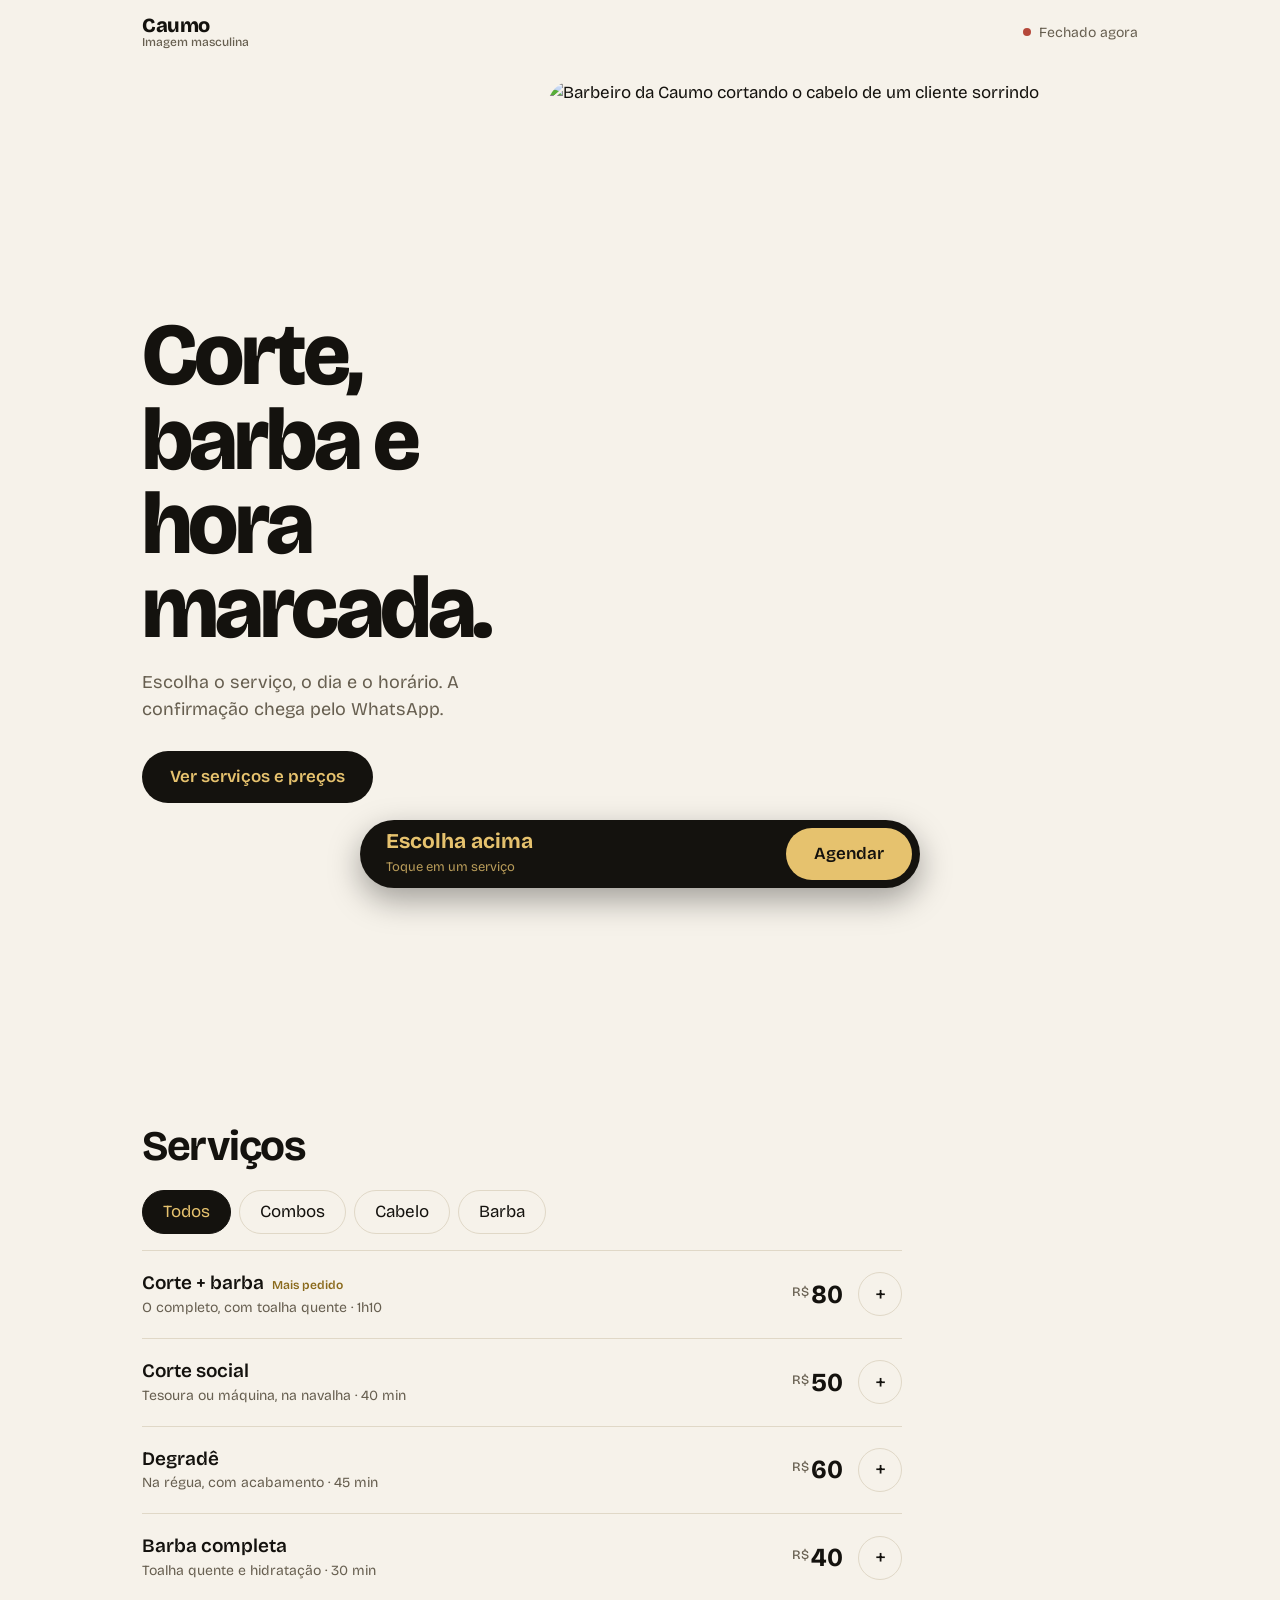
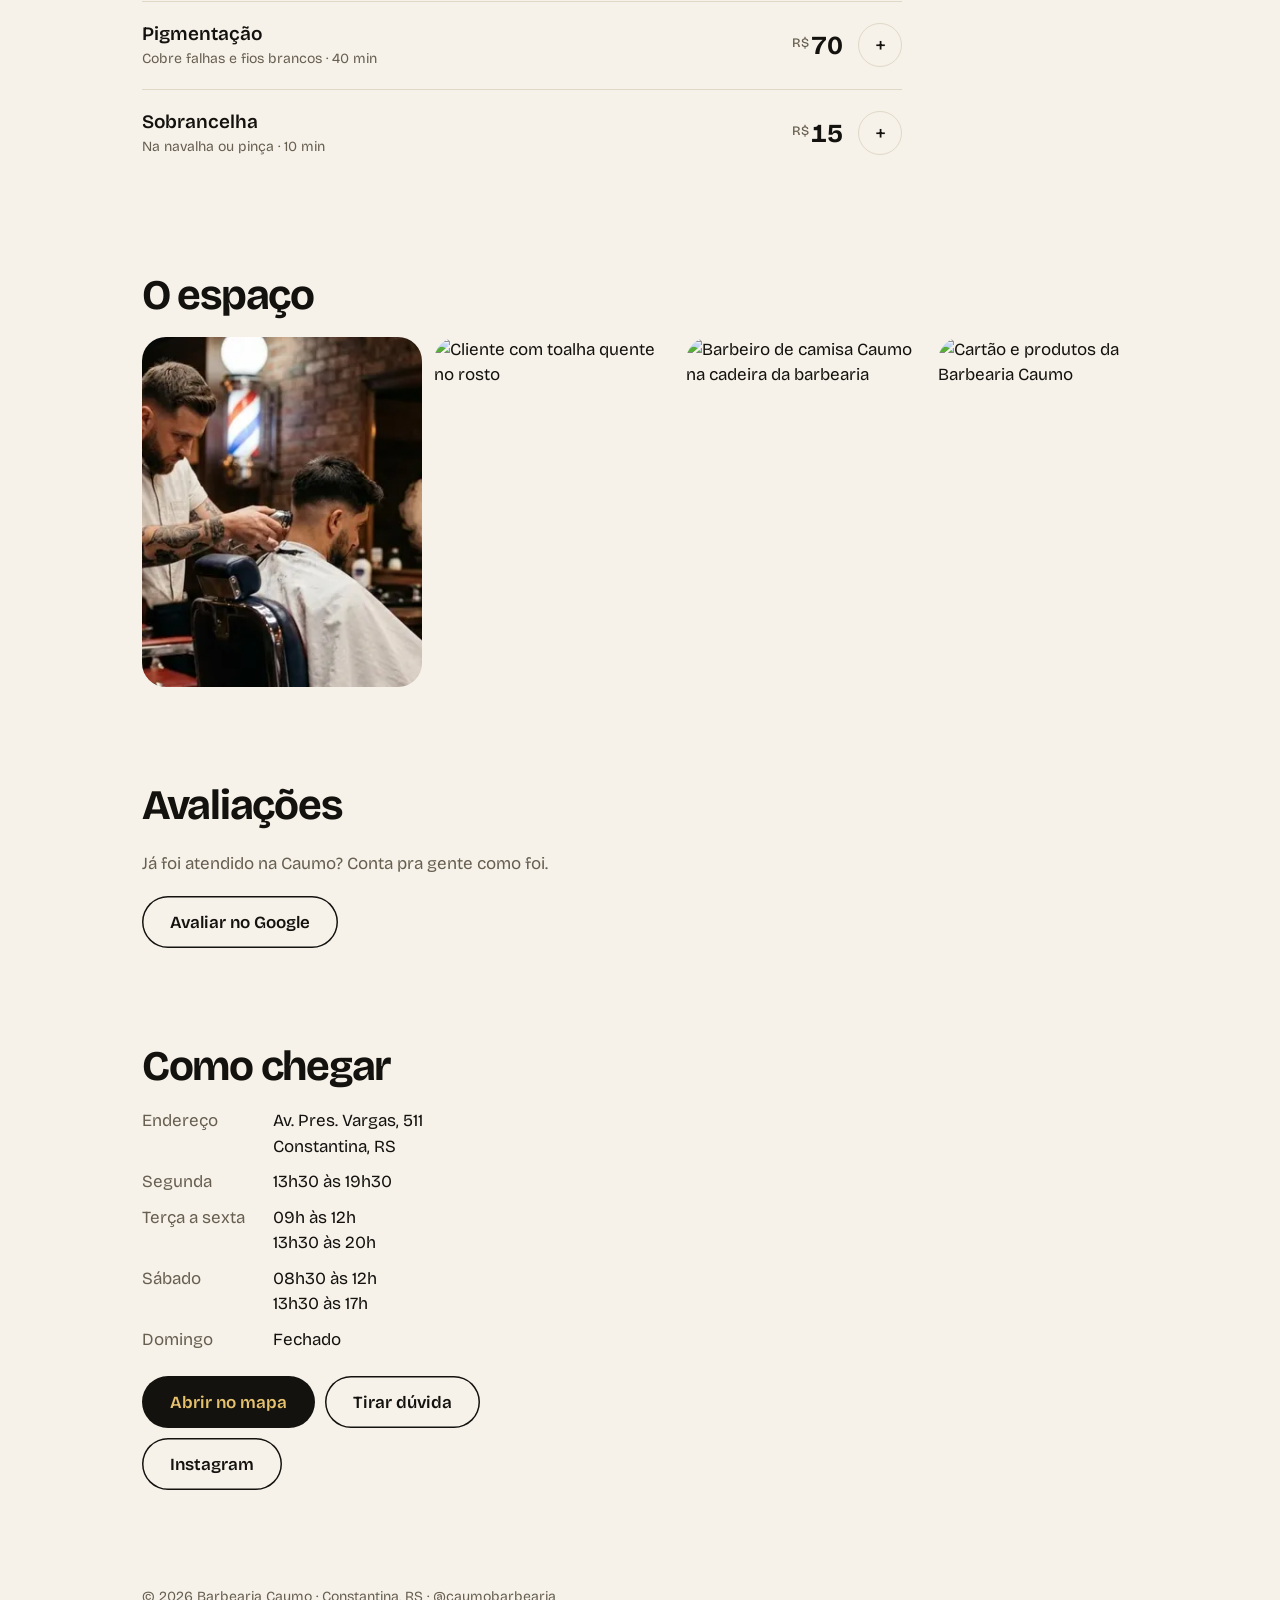
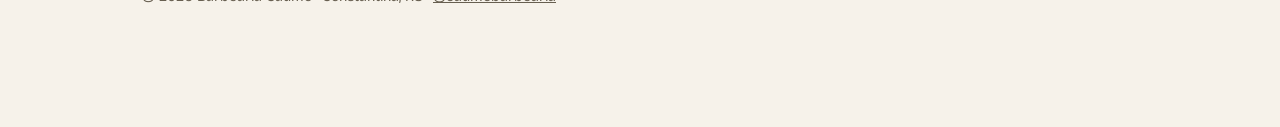
==== index.html @ a384168d "Add files via upload" ====
<!DOCTYPE html>
<html lang="pt-BR">
<head>
<meta charset="utf-8">
<meta name="viewport" content="width=device-width, initial-scale=1, viewport-fit=cover">
<title>Barbearia Caumo — Constantina, RS | Agende seu horário</title>
<meta name="description" content="Barbearia em Constantina, RS: consultoria visagista, cortes modernos e clássicos, barba e acabamento. Escolha o serviço e agende pelo WhatsApp.">
<meta name="theme-color" content="#0c0b09">
<meta property="og:title" content="Barbearia Caumo — Constantina, RS">
<meta property="og:description" content="Escolha o serviço, o dia e o horário. Confirmação pelo WhatsApp.">
<meta property="og:type" content="website">
<meta property="og:locale" content="pt_BR">
<meta property="og:image" content="https://SEU-SITE.vercel.app/img/og.jpg">
<meta property="og:image:width" content="1200">
<meta property="og:image:height" content="630">
<meta name="twitter:card" content="summary_large_image">
<link rel="icon" href="favicon.svg" type="image/svg+xml">
<link rel="preconnect" href="https://fonts.googleapis.com"><link rel="preconnect" href="https://fonts.gstatic.com" crossorigin>
<link href="https://fonts.googleapis.com/css2?family=Bricolage+Grotesque:opsz,wght@12..96,400..800&display=swap" rel="stylesheet">
<script type="application/ld+json">{"@context":"https://schema.org","@type":"HairSalon","name":"Barbearia Caumo","description":"Barbearia especializada em consultoria visagista de cadeira, cortes modernos e clássicos, barba, acabamento e cuidados masculinos.","address":{"@type":"PostalAddress","streetAddress":"Av. Pres. Vargas, 511","addressLocality":"Constantina","addressRegion":"RS","postalCode":"99680-000","addressCountry":"BR"},"hasMap":"https://maps.app.goo.gl/mtKi4YGc2hCREo1LA","sameAs":["https://www.instagram.com/caumobarbearia"],"openingHoursSpecification":[{"@type":"OpeningHoursSpecification","dayOfWeek":"Monday","opens":"13:30","closes":"19:30"},{"@type":"OpeningHoursSpecification","dayOfWeek":["Tuesday","Wednesday","Thursday","Friday"],"opens":"09:00","closes":"12:00"},{"@type":"OpeningHoursSpecification","dayOfWeek":["Tuesday","Wednesday","Thursday","Friday"],"opens":"13:30","closes":"20:00"},{"@type":"OpeningHoursSpecification","dayOfWeek":"Saturday","opens":"08:30","closes":"12:00"},{"@type":"OpeningHoursSpecification","dayOfWeek":"Saturday","opens":"13:30","closes":"17:00"}]}</script>
<style>
:root{--bg:#f6f2ea;--surface:#fffdf8;--ink:#14120e;--muted:#675f50;--gold:#8a6a1c;--btn:#14120e;--btn-ink:#e6c26e;--line:#e0d8c7;--f:"Bricolage Grotesque",system-ui,sans-serif;color-scheme:light;box-sizing:border-box;padding-top:env(safe-area-inset-top,0px);padding-bottom:env(safe-area-inset-bottom,0px)}
@media (prefers-color-scheme:dark){:root:not([data-theme="light"]){--bg:#0c0b09;--surface:#15130f;--ink:#f4efe4;--muted:#a1988a;--gold:#d4ad55;--btn:#d4ad55;--btn-ink:#14120e;--line:#2a261e;color-scheme:dark}}
:root[data-theme="dark"]{--bg:#0c0b09;--surface:#15130f;--ink:#f4efe4;--muted:#a1988a;--gold:#d4ad55;--btn:#d4ad55;--btn-ink:#14120e;--line:#2a261e;color-scheme:dark}
html{scroll-padding-top:calc(76px + env(safe-area-inset-top,0px));scroll-behavior:smooth;-webkit-text-size-adjust:100%}
*{box-sizing:border-box}
body{margin:0;background:var(--bg);color:var(--ink);font:400 17px/1.5 var(--f);padding-bottom:120px}
body::before{content:"";position:fixed;inset:0 0 auto;height:env(safe-area-inset-top,0px);background:var(--bg);z-index:30}
button{font:inherit;color:inherit;cursor:pointer;-webkit-tap-highlight-color:transparent}
:focus-visible{outline:3px solid var(--gold);outline-offset:3px}
.w{max-width:1040px;margin:0 auto;padding:0 22px}
.top{position:sticky;top:env(safe-area-inset-top,0px);z-index:20;background:var(--bg)}
.top .w{display:flex;justify-content:space-between;align-items:center;height:64px}
.brand{font-weight:800;font-size:20px;letter-spacing:-.02em;line-height:1.1}
.brand small{display:block;font-weight:500;font-size:12px;color:var(--muted);letter-spacing:0}
.status{display:flex;align-items:center;gap:8px;font-size:14px;color:var(--muted)}
.dot{width:8px;height:8px;border-radius:50%;background:#2fa866}
.status.off .dot{background:#b5483a}
.hero{display:grid;gap:28px;padding:16px 0 64px}
h1{font-size:clamp(42px,11.5vw,88px);line-height:.96;letter-spacing:-.04em;font-weight:800;margin:0}
.hero p{color:var(--muted);max-width:32ch;margin:18px 0 28px;font-size:18px}
.hero img{width:100%;aspect-ratio:5/4;object-fit:cover;object-position:50% 30%;border-radius:28px;display:block}
h2{font-size:clamp(28px,6vw,42px);letter-spacing:-.03em;margin:0 0 20px;font-weight:700;line-height:1.05}
section{padding-bottom:72px}
.tabs{display:flex;gap:8px;overflow-x:auto;padding:2px 22px 16px;margin:0 -22px;scrollbar-width:none}
.chip,.day,.slot{border:1px solid var(--line);background:none}
.chip{min-height:44px;padding:0 20px;border-radius:999px;white-space:nowrap}
.sel[aria-pressed=true]{background:var(--btn);color:var(--btn-ink);border-color:var(--btn)}
#list{max-width:760px}
.svc{display:grid;grid-template-columns:1fr auto 44px;gap:16px;align-items:center;width:100%;text-align:left;background:none;border:0;border-top:1px solid var(--line);padding:20px 0;min-height:80px}
.svc b{font-size:19px;font-weight:600;display:block;line-height:1.25}
.svc small{color:var(--muted);font-size:14px;display:block;margin-top:2px}
.pr{font-weight:700;font-size:26px;letter-spacing:-.02em;font-variant-numeric:tabular-nums}
.pr i{font-style:normal;font-size:13px;font-weight:500;color:var(--muted);margin-right:3px;vertical-align:.55em}
.tg{width:44px;height:44px;border-radius:50%;border:1.5px solid var(--line);display:grid;place-items:center;font-size:22px}
.tg::before{content:"+"}
.svc[aria-pressed=true] .tg{background:var(--btn);color:var(--btn-ink);border-color:var(--btn)}
.svc[aria-pressed=true] .tg::before{content:"✓";font-size:18px}
.tag{font-size:12px;color:var(--gold);font-weight:600;margin-left:8px}
.rail{display:flex;gap:12px;overflow-x:auto;scroll-snap-type:x mandatory;padding:0 22px;margin:0 -22px;scrollbar-width:none}
.rail img{flex:0 0 74%;max-width:280px;aspect-ratio:4/5;object-fit:cover;border-radius:24px;scroll-snap-align:center;display:block}
.loc{display:grid;gap:36px}
dl{display:grid;grid-template-columns:auto 1fr;gap:10px 28px;margin:0 0 24px}
dt{color:var(--muted)}dd{margin:0}
.acts{display:flex;flex-wrap:wrap;gap:10px}
.btn{display:inline-flex;align-items:center;justify-content:center;min-height:52px;padding:0 28px;border-radius:999px;border:0;background:var(--btn);color:var(--btn-ink);font-weight:600;text-decoration:none}
.btn.o{background:none;color:var(--ink);box-shadow:inset 0 0 0 1.5px var(--ink)}
.btn:disabled{opacity:.4;cursor:not-allowed}
footer a{color:inherit}
.rv{max-width:760px;margin-bottom:24px}.rv blockquote{margin:0;border-top:1px solid var(--line);padding:20px 0}.rv p{margin:6px 0}.rv cite{font-style:normal;color:var(--muted);font-size:14px}.stars{color:var(--gold);letter-spacing:2px}.sec p{color:var(--muted);max-width:40ch;margin:0 0 20px}
footer{padding:0 0 24px;color:var(--muted);font-size:14px}
.bar{position:fixed;left:0;right:0;bottom:0;z-index:25;padding:12px 16px calc(12px + env(safe-area-inset-bottom,0px));display:flex;justify-content:center;pointer-events:none}
.bar>div{pointer-events:auto;width:100%;max-width:560px;display:flex;align-items:center;justify-content:space-between;gap:12px;background:var(--btn);color:var(--btn-ink);border-radius:999px;padding:8px 8px 8px 26px;box-shadow:0 12px 32px rgba(0,0,0,.35)}
.bar b{font-size:21px;display:block;line-height:1.15;font-variant-numeric:tabular-nums}.bar span{font-size:13px;opacity:.78}
.bar .btn{background:var(--btn-ink);color:var(--btn)}
dialog{border:0;padding:0;background:var(--surface);color:var(--ink);width:100%;max-width:520px;margin:auto auto 0;border-radius:28px 28px 0 0;max-height:92dvh;overflow:auto}
dialog::backdrop{background:rgba(0,0,0,.6)}
dialog[open]{animation:up .28s ease-out}
@keyframes up{from{transform:translateY(48px);opacity:0}}
.sh{padding:22px 22px calc(24px + env(safe-area-inset-bottom,0px));display:grid;gap:22px}
.sh h3{margin:0;font-size:24px;letter-spacing:-.02em}
.sh-h{display:flex;justify-content:space-between;align-items:center}
.x{width:44px;height:44px;border-radius:50%;border:0;background:var(--bg);font-size:20px}
.lbl{font-size:14px;color:var(--muted);margin:0 0 10px}
.days{display:flex;gap:8px;overflow-x:auto;scrollbar-width:none}
.day{flex:0 0 62px;min-height:74px;border-radius:18px;display:grid;place-items:center;padding:8px 0}
.day small{font-size:12px;color:var(--muted)}.day b{font-size:22px}
.day[aria-pressed=true] small{color:inherit}.day:disabled{opacity:.3}
.slots{display:grid;grid-template-columns:repeat(4,1fr);gap:8px}
.slot{min-height:48px;border-radius:14px;font-weight:500}
input{font:inherit;font-size:16px;width:100%;min-height:52px;padding:0 16px;border-radius:14px;border:1px solid var(--line);background:var(--bg);color:var(--ink)}
.sum{display:flex;justify-content:space-between;gap:16px;font-size:15px;color:var(--muted);border-top:1px solid var(--line);padding-top:16px}
.sum b{color:var(--ink);white-space:nowrap}
@media (min-width:760px){
  .hero{grid-template-columns:1.1fr .9fr;align-items:center;gap:56px;padding-bottom:88px}
  .hero img{aspect-ratio:4/5}
  .rail img{flex-basis:240px}
  .loc{grid-template-columns:1fr 1fr}
  dialog{margin:auto;border-radius:28px}
  section{padding-bottom:96px}
}
@media (prefers-reduced-motion:reduce){html{scroll-behavior:auto}dialog[open]{animation:none}}
</style>
</head>
<body>
<div class="top"><div class="w">
  <div class="brand">Caumo<small>Imagem masculina</small></div>
  <div class="status" id="st"><i class="dot"></i><span></span></div>
</div></div>

<main class="w">
  <div class="hero">
    <div>
      <h1>Corte, barba e hora marcada.</h1>
      <p>Escolha o serviço, o dia e o horário. A confirmação chega pelo WhatsApp.</p>
      <a class="btn" href="#servicos">Ver serviços e preços</a>
    </div>
    <img src="img/hero.webp" width="760" height="956" alt="Barbeiro da Caumo cortando o cabelo de um cliente sorrindo" fetchpriority="high" decoding="async">
  </div>

  <section id="servicos">
    <h2>Serviços</h2>
    <div class="tabs" id="tabs" role="group" aria-label="Categorias"></div>
    <div id="list"></div>
    <noscript><p>Para agendar, fale com a gente pelo WhatsApp.</p><a class="btn" href="https://wa.me/5555996899568?text=Ol%C3%A1!%20Quero%20agendar%20um%20hor%C3%A1rio.">Agendar no WhatsApp</a></noscript>
  </section>

  <section aria-label="O espaço">
    <h2>O espaço</h2>
    <div class="rail">
      <img loading="lazy" decoding="async" src="img/g1.webp" alt="Barbeiro fazendo degradê com vapor ao fundo">
      <img loading="lazy" decoding="async" src="img/g2.webp" alt="Cliente com toalha quente no rosto">
      <img loading="lazy" decoding="async" src="img/g3.webp" alt="Barbeiro de camisa Caumo na cadeira da barbearia">
      <img loading="lazy" decoding="async" src="img/g4.webp" alt="Cartão e produtos da Barbearia Caumo">
      <img loading="lazy" decoding="async" src="img/g5.webp" alt="Navalha, tesoura e pente sobre madeira">
    </div>
  </section>

  <section id="avaliacoes" class="sec">
    <h2>Avaliações</h2>
    <div class="rv" id="rv"></div>
    <p>Já foi atendido na Caumo? Conta pra gente como foi.</p>
    <a class="btn o" target="_blank" rel="noopener" href="https://maps.app.goo.gl/mtKi4YGc2hCREo1LA">Avaliar no Google</a>
  </section>

  <section id="local" class="loc">
    <div>
      <h2>Como chegar</h2>
      <dl><dt>Endereço</dt><dd>Av. Pres. Vargas, 511<br>Constantina, RS</dd><dt>Segunda</dt><dd>13h30 às 19h30</dd><dt>Terça a sexta</dt><dd>09h às 12h<br>13h30 às 20h</dd><dt>Sábado</dt><dd>08h30 às 12h<br>13h30 às 17h</dd><dt>Domingo</dt><dd>Fechado</dd></dl>
      <div class="acts">
        <a class="btn" target="_blank" rel="noopener" href="https://maps.app.goo.gl/mtKi4YGc2hCREo1LA">Abrir no mapa</a>
        <a class="btn o wa" href="#" data-m="Olá! Tenho uma dúvida.">Tirar dúvida</a>
        <a class="btn o" target="_blank" rel="noopener" href="https://www.instagram.com/caumobarbearia">Instagram</a>
      </div>
    </div>
  </section>
</main>
<footer class="w">© 2026 Barbearia Caumo · Constantina, RS · <a target="_blank" rel="noopener" href="https://www.instagram.com/caumobarbearia">@caumobarbearia</a></footer>

<div class="bar"><div>
  <div><b id="tot">Escolha acima</b><span id="meta">Toque em um serviço</span></div>
  <button class="btn" id="go">Agendar</button>
</div></div>

<dialog id="sh" aria-labelledby="sht"><div class="sh">
  <div class="sh-h"><h3 id="sht">Dia e horário</h3><button class="x" id="cl" aria-label="Fechar">✕</button></div>
  <div><p class="lbl">Dia</p><div class="days" id="days"></div></div>
  <div><p class="lbl">Horário</p><div class="slots" id="slots"></div></div>
  <div><p class="lbl">Seu nome</p><input id="nm" autocomplete="name" placeholder="Como podemos te chamar?"></div>
  <div class="sum"><span id="sv"></span><b id="sp"></b></div>
  <button class="btn" id="ok" disabled>Confirmar pelo WhatsApp</button>
</div></dialog>

<script>
const WHATS="5555996899568"; // 55 + DDD + número
const S=[
{id:1,c:"Combos",n:"Corte + barba",d:"O completo, com toalha quente",m:70,p:80,hot:1},
{id:2,c:"Cabelo",n:"Corte social",d:"Tesoura ou máquina, na navalha",m:40,p:50},
{id:3,c:"Cabelo",n:"Degradê",d:"Na régua, com acabamento",m:45,p:60},
{id:4,c:"Barba",n:"Barba completa",d:"Toalha quente e hidratação",m:30,p:40},
{id:5,c:"Barba",n:"Pigmentação",d:"Cobre falhas e fios brancos",m:40,p:70},
{id:6,c:"Barba",n:"Sobrancelha",d:"Na navalha ou pinça",m:10,p:15}];
const T=[[9,12],[13.5,20]]; // intervalos de atendimento (em horas)
const hrs=d=>[null,[[13.5,19.5]],T,T,T,T,[[8.5,12],[13.5,17]]][d]||[];
const fh=h=>{const H=Math.floor(h),M=Math.round((h-H)*60);return H+"h"+(M?String(M).padStart(2,"0"):"")};
const $=s=>document.querySelector(s),pick=new Set(),D=[];
const dur=m=>m>=60?Math.floor(m/60)+"h"+(m%60?String(m%60).padStart(2,"0"):""):m+" min";
const wa=m=>"https://wa.me/"+WHATS+"?text="+encodeURIComponent(m);
const fmt=d=>d.toLocaleTimeString("pt-BR",{hour:"2-digit",minute:"2-digit"});
const sel=()=>S.filter(s=>pick.has(s.id));
const sum=()=>sel().reduce((a,s)=>({p:a.p+s.p,m:a.m+s.m}),{p:0,m:0});
const R=[]; // avaliações reais, com autorização: {n:"Nome",t:"Texto da avaliação"}
let cat="Todos",day=0,time=null;

document.querySelectorAll(".wa").forEach(a=>a.href=wa(a.dataset.m));
function tabs(){$("#tabs").innerHTML=["Todos",...new Set(S.map(s=>s.c))].map(c=>`<button class="chip sel" aria-pressed="${c==cat}">${c}</button>`).join("")}
function list(){$("#list").innerHTML=S.filter(s=>cat=="Todos"||s.c==cat).map(s=>`<button class="svc" aria-pressed="${pick.has(s.id)}" data-id="${s.id}"><span><b>${s.n}${s.hot?'<span class="tag">Mais pedido</span>':""}</b><small>${s.d} · ${dur(s.m)}</small></span><span class="pr"><i>R$</i>${s.p}</span><span class="tg" aria-hidden="true"></span></button>`).join("")}
function bar(){const t=sum(),n=pick.size;$("#tot").textContent=n?"R$ "+t.p:"Escolha acima";$("#meta").textContent=n?n+(n>1?" serviços · ":" serviço · ")+dur(t.m):"Toque em um serviço";$("#go").textContent=n?"Continuar":"Agendar"}
function status(){const n=new Date(),t=n.getHours()+n.getMinutes()/60,h=hrs(n.getDay()).find(([a,b])=>t>=a&&t<b);$("#st").classList.toggle("off",!h);$("#st span").textContent=h?"Aberto até "+fh(h[1]):"Fechado agora"}
function slots(d){const m=sum().m,r=[];hrs(d.getDay()).forEach(([a,b])=>{for(let t=a*60;t+m<=b*60;t+=30){const x=new Date(d);x.setHours(0,t,0,0);if(x>new Date())r.push(x)}});return r}
function days(){$("#days").innerHTML=D.map((d,i)=>`<button class="day sel" ${slots(d).length?"":"disabled"} aria-pressed="${day==i}" data-i="${i}"><small>${i?d.toLocaleDateString("pt-BR",{weekday:"short"}).replace(".",""):"hoje"}</small><b>${d.getDate()}</b></button>`).join("")}
function hours(){$("#slots").innerHTML=slots(D[day]).map(x=>`<button class="slot sel" aria-pressed="${time==fmt(x)}">${fmt(x)}</button>`).join("")}
function ok(){$("#ok").disabled=!(time&&$("#nm").value.trim())}

for(let i=0;i<7;i++){const d=new Date();d.setDate(d.getDate()+i);d.setHours(0,0,0,0);D.push(d)}
$("#tabs").onclick=e=>{const b=e.target.closest(".chip");if(b){cat=b.textContent;tabs();list()}};
$("#list").onclick=e=>{const b=e.target.closest(".svc");if(!b)return;const i=+b.dataset.id;pick.has(i)?pick.delete(i):pick.add(i);b.setAttribute("aria-pressed",pick.has(i));bar()};
$("#go").onclick=()=>{if(!pick.size)return $("#servicos").scrollIntoView();day=Math.max(0,D.findIndex(d=>slots(d).length));time=null;days();hours();const t=sum();$("#sv").textContent=sel().map(s=>s.n).join(" + ");$("#sp").textContent="R$ "+t.p+" · "+dur(t.m);ok();$("#sh").showModal()};
$("#days").onclick=e=>{const b=e.target.closest(".day");if(b){day=+b.dataset.i;time=null;days();hours();ok()}};
$("#slots").onclick=e=>{const b=e.target.closest(".slot");if(b){time=b.textContent;hours();ok()}};
$("#nm").oninput=ok;
$("#cl").onclick=()=>$("#sh").close();
$("#sh").onclick=e=>{if(e.target.id=="sh")e.target.close()};
$("#ok").onclick=()=>{const t=sum(),d=D[day].toLocaleDateString("pt-BR",{weekday:"long",day:"numeric",month:"long"});
  window.open(wa("Olá! Sou "+$("#nm").value.trim()+". Quero agendar:\n"+sel().map(s=>"• "+s.n).join("\n")+"\n\nDia: "+d+"\nHorário: "+time+"\nTotal: R$ "+t.p+" ("+dur(t.m)+")\n\nPode confirmar?"),"_blank","noopener")};
if(R.length)$("#rv").innerHTML=R.map(r=>`<blockquote><div class="stars" aria-label="5 estrelas">★★★★★</div><p>${r.t}</p><cite>${r.n}</cite></blockquote>`).join("");
tabs();list();bar();status();setInterval(status,6e4);
</script>
</body>
</html>
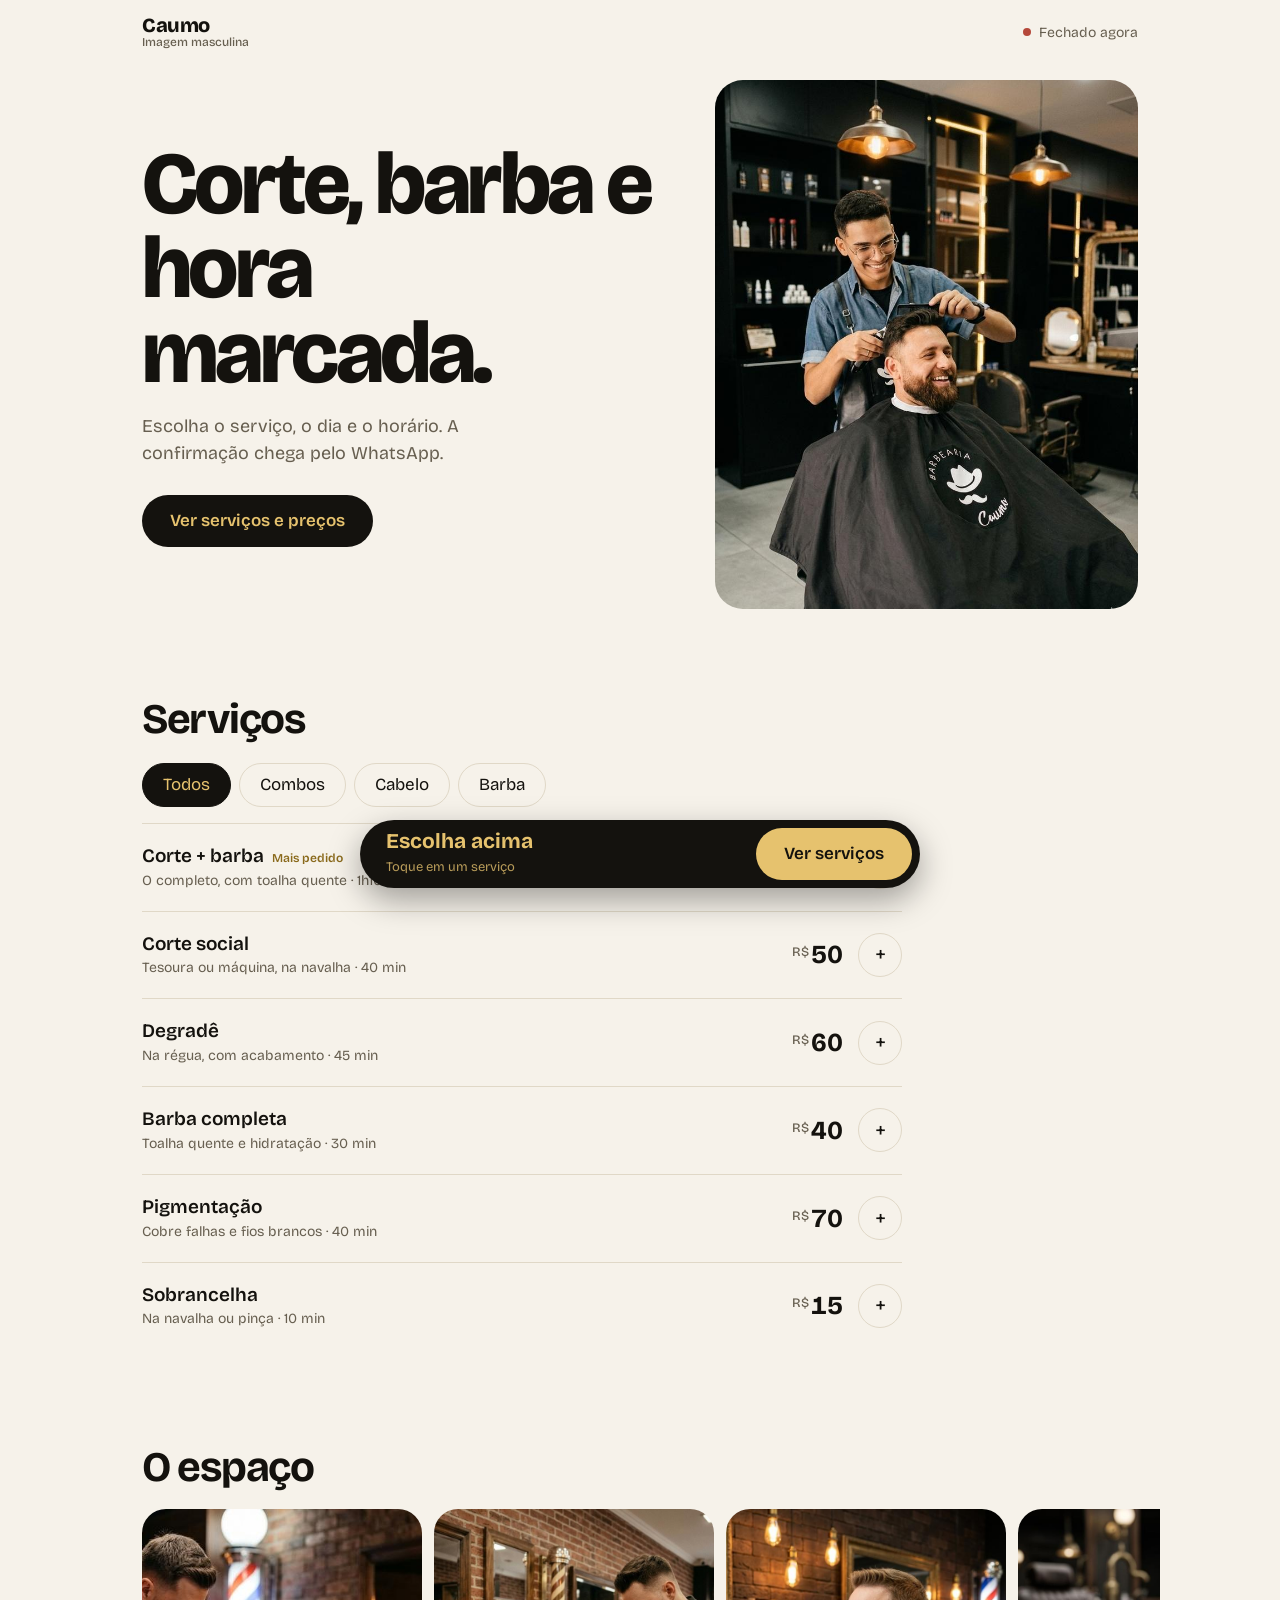
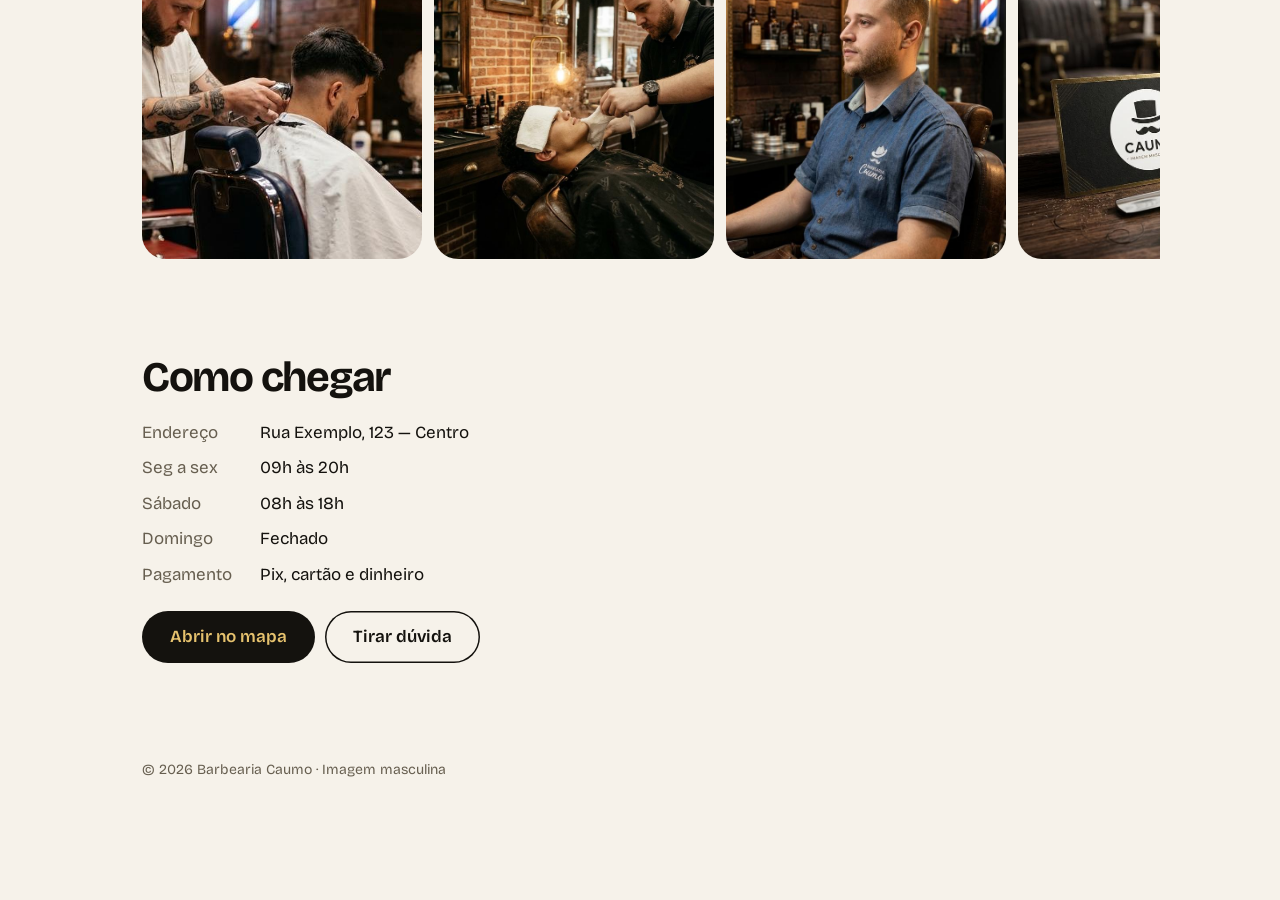
==== commit 2853725c: "Add files via upload" ====
--- a/index.html
+++ b/index.html
@@ -3,104 +3,17 @@
 <head>
 <meta charset="utf-8">
 <meta name="viewport" content="width=device-width, initial-scale=1, viewport-fit=cover">
-<title>Barbearia Caumo — Constantina, RS | Agende seu horário</title>
-<meta name="description" content="Barbearia em Constantina, RS: consultoria visagista, cortes modernos e clássicos, barba e acabamento. Escolha o serviço e agende pelo WhatsApp.">
+<title>Barbearia Caumo — Agende seu horário</title>
+<meta name="description" content="Corte, barba e combos com hora marcada na Barbearia Caumo. Escolha o serviço e agende pelo WhatsApp em poucos toques.">
 <meta name="theme-color" content="#0c0b09">
-<meta property="og:title" content="Barbearia Caumo — Constantina, RS">
+<link rel="icon" href="favicon.svg" type="image/svg+xml">
+<meta property="og:title" content="Barbearia Caumo — Imagem masculina">
 <meta property="og:description" content="Escolha o serviço, o dia e o horário. Confirmação pelo WhatsApp.">
-<meta property="og:type" content="website">
-<meta property="og:locale" content="pt_BR">
-<meta property="og:image" content="https://SEU-SITE.vercel.app/img/og.jpg">
-<meta property="og:image:width" content="1200">
-<meta property="og:image:height" content="630">
-<meta name="twitter:card" content="summary_large_image">
-<link rel="icon" href="favicon.svg" type="image/svg+xml">
+<meta property="og:image" content="https://SEU-SITE.vercel.app/img/hero.jpg">
 <link rel="preconnect" href="https://fonts.googleapis.com"><link rel="preconnect" href="https://fonts.gstatic.com" crossorigin>
 <link href="https://fonts.googleapis.com/css2?family=Bricolage+Grotesque:opsz,wght@12..96,400..800&display=swap" rel="stylesheet">
-<script type="application/ld+json">{"@context":"https://schema.org","@type":"HairSalon","name":"Barbearia Caumo","description":"Barbearia especializada em consultoria visagista de cadeira, cortes modernos e clássicos, barba, acabamento e cuidados masculinos.","address":{"@type":"PostalAddress","streetAddress":"Av. Pres. Vargas, 511","addressLocality":"Constantina","addressRegion":"RS","postalCode":"99680-000","addressCountry":"BR"},"hasMap":"https://maps.app.goo.gl/mtKi4YGc2hCREo1LA","sameAs":["https://www.instagram.com/caumobarbearia"],"openingHoursSpecification":[{"@type":"OpeningHoursSpecification","dayOfWeek":"Monday","opens":"13:30","closes":"19:30"},{"@type":"OpeningHoursSpecification","dayOfWeek":["Tuesday","Wednesday","Thursday","Friday"],"opens":"09:00","closes":"12:00"},{"@type":"OpeningHoursSpecification","dayOfWeek":["Tuesday","Wednesday","Thursday","Friday"],"opens":"13:30","closes":"20:00"},{"@type":"OpeningHoursSpecification","dayOfWeek":"Saturday","opens":"08:30","closes":"12:00"},{"@type":"OpeningHoursSpecification","dayOfWeek":"Saturday","opens":"13:30","closes":"17:00"}]}</script>
-<style>
-:root{--bg:#f6f2ea;--surface:#fffdf8;--ink:#14120e;--muted:#675f50;--gold:#8a6a1c;--btn:#14120e;--btn-ink:#e6c26e;--line:#e0d8c7;--f:"Bricolage Grotesque",system-ui,sans-serif;color-scheme:light;box-sizing:border-box;padding-top:env(safe-area-inset-top,0px);padding-bottom:env(safe-area-inset-bottom,0px)}
-@media (prefers-color-scheme:dark){:root:not([data-theme="light"]){--bg:#0c0b09;--surface:#15130f;--ink:#f4efe4;--muted:#a1988a;--gold:#d4ad55;--btn:#d4ad55;--btn-ink:#14120e;--line:#2a261e;color-scheme:dark}}
-:root[data-theme="dark"]{--bg:#0c0b09;--surface:#15130f;--ink:#f4efe4;--muted:#a1988a;--gold:#d4ad55;--btn:#d4ad55;--btn-ink:#14120e;--line:#2a261e;color-scheme:dark}
-html{scroll-padding-top:calc(76px + env(safe-area-inset-top,0px));scroll-behavior:smooth;-webkit-text-size-adjust:100%}
-*{box-sizing:border-box}
-body{margin:0;background:var(--bg);color:var(--ink);font:400 17px/1.5 var(--f);padding-bottom:120px}
-body::before{content:"";position:fixed;inset:0 0 auto;height:env(safe-area-inset-top,0px);background:var(--bg);z-index:30}
-button{font:inherit;color:inherit;cursor:pointer;-webkit-tap-highlight-color:transparent}
-:focus-visible{outline:3px solid var(--gold);outline-offset:3px}
-.w{max-width:1040px;margin:0 auto;padding:0 22px}
-.top{position:sticky;top:env(safe-area-inset-top,0px);z-index:20;background:var(--bg)}
-.top .w{display:flex;justify-content:space-between;align-items:center;height:64px}
-.brand{font-weight:800;font-size:20px;letter-spacing:-.02em;line-height:1.1}
-.brand small{display:block;font-weight:500;font-size:12px;color:var(--muted);letter-spacing:0}
-.status{display:flex;align-items:center;gap:8px;font-size:14px;color:var(--muted)}
-.dot{width:8px;height:8px;border-radius:50%;background:#2fa866}
-.status.off .dot{background:#b5483a}
-.hero{display:grid;gap:28px;padding:16px 0 64px}
-h1{font-size:clamp(42px,11.5vw,88px);line-height:.96;letter-spacing:-.04em;font-weight:800;margin:0}
-.hero p{color:var(--muted);max-width:32ch;margin:18px 0 28px;font-size:18px}
-.hero img{width:100%;aspect-ratio:5/4;object-fit:cover;object-position:50% 30%;border-radius:28px;display:block}
-h2{font-size:clamp(28px,6vw,42px);letter-spacing:-.03em;margin:0 0 20px;font-weight:700;line-height:1.05}
-section{padding-bottom:72px}
-.tabs{display:flex;gap:8px;overflow-x:auto;padding:2px 22px 16px;margin:0 -22px;scrollbar-width:none}
-.chip,.day,.slot{border:1px solid var(--line);background:none}
-.chip{min-height:44px;padding:0 20px;border-radius:999px;white-space:nowrap}
-.sel[aria-pressed=true]{background:var(--btn);color:var(--btn-ink);border-color:var(--btn)}
-#list{max-width:760px}
-.svc{display:grid;grid-template-columns:1fr auto 44px;gap:16px;align-items:center;width:100%;text-align:left;background:none;border:0;border-top:1px solid var(--line);padding:20px 0;min-height:80px}
-.svc b{font-size:19px;font-weight:600;display:block;line-height:1.25}
-.svc small{color:var(--muted);font-size:14px;display:block;margin-top:2px}
-.pr{font-weight:700;font-size:26px;letter-spacing:-.02em;font-variant-numeric:tabular-nums}
-.pr i{font-style:normal;font-size:13px;font-weight:500;color:var(--muted);margin-right:3px;vertical-align:.55em}
-.tg{width:44px;height:44px;border-radius:50%;border:1.5px solid var(--line);display:grid;place-items:center;font-size:22px}
-.tg::before{content:"+"}
-.svc[aria-pressed=true] .tg{background:var(--btn);color:var(--btn-ink);border-color:var(--btn)}
-.svc[aria-pressed=true] .tg::before{content:"✓";font-size:18px}
-.tag{font-size:12px;color:var(--gold);font-weight:600;margin-left:8px}
-.rail{display:flex;gap:12px;overflow-x:auto;scroll-snap-type:x mandatory;padding:0 22px;margin:0 -22px;scrollbar-width:none}
-.rail img{flex:0 0 74%;max-width:280px;aspect-ratio:4/5;object-fit:cover;border-radius:24px;scroll-snap-align:center;display:block}
-.loc{display:grid;gap:36px}
-dl{display:grid;grid-template-columns:auto 1fr;gap:10px 28px;margin:0 0 24px}
-dt{color:var(--muted)}dd{margin:0}
-.acts{display:flex;flex-wrap:wrap;gap:10px}
-.btn{display:inline-flex;align-items:center;justify-content:center;min-height:52px;padding:0 28px;border-radius:999px;border:0;background:var(--btn);color:var(--btn-ink);font-weight:600;text-decoration:none}
-.btn.o{background:none;color:var(--ink);box-shadow:inset 0 0 0 1.5px var(--ink)}
-.btn:disabled{opacity:.4;cursor:not-allowed}
-footer a{color:inherit}
-.rv{max-width:760px;margin-bottom:24px}.rv blockquote{margin:0;border-top:1px solid var(--line);padding:20px 0}.rv p{margin:6px 0}.rv cite{font-style:normal;color:var(--muted);font-size:14px}.stars{color:var(--gold);letter-spacing:2px}.sec p{color:var(--muted);max-width:40ch;margin:0 0 20px}
-footer{padding:0 0 24px;color:var(--muted);font-size:14px}
-.bar{position:fixed;left:0;right:0;bottom:0;z-index:25;padding:12px 16px calc(12px + env(safe-area-inset-bottom,0px));display:flex;justify-content:center;pointer-events:none}
-.bar>div{pointer-events:auto;width:100%;max-width:560px;display:flex;align-items:center;justify-content:space-between;gap:12px;background:var(--btn);color:var(--btn-ink);border-radius:999px;padding:8px 8px 8px 26px;box-shadow:0 12px 32px rgba(0,0,0,.35)}
-.bar b{font-size:21px;display:block;line-height:1.15;font-variant-numeric:tabular-nums}.bar span{font-size:13px;opacity:.78}
-.bar .btn{background:var(--btn-ink);color:var(--btn)}
-dialog{border:0;padding:0;background:var(--surface);color:var(--ink);width:100%;max-width:520px;margin:auto auto 0;border-radius:28px 28px 0 0;max-height:92dvh;overflow:auto}
-dialog::backdrop{background:rgba(0,0,0,.6)}
-dialog[open]{animation:up .28s ease-out}
-@keyframes up{from{transform:translateY(48px);opacity:0}}
-.sh{padding:22px 22px calc(24px + env(safe-area-inset-bottom,0px));display:grid;gap:22px}
-.sh h3{margin:0;font-size:24px;letter-spacing:-.02em}
-.sh-h{display:flex;justify-content:space-between;align-items:center}
-.x{width:44px;height:44px;border-radius:50%;border:0;background:var(--bg);font-size:20px}
-.lbl{font-size:14px;color:var(--muted);margin:0 0 10px}
-.days{display:flex;gap:8px;overflow-x:auto;scrollbar-width:none}
-.day{flex:0 0 62px;min-height:74px;border-radius:18px;display:grid;place-items:center;padding:8px 0}
-.day small{font-size:12px;color:var(--muted)}.day b{font-size:22px}
-.day[aria-pressed=true] small{color:inherit}.day:disabled{opacity:.3}
-.slots{display:grid;grid-template-columns:repeat(4,1fr);gap:8px}
-.slot{min-height:48px;border-radius:14px;font-weight:500}
-input{font:inherit;font-size:16px;width:100%;min-height:52px;padding:0 16px;border-radius:14px;border:1px solid var(--line);background:var(--bg);color:var(--ink)}
-.sum{display:flex;justify-content:space-between;gap:16px;font-size:15px;color:var(--muted);border-top:1px solid var(--line);padding-top:16px}
-.sum b{color:var(--ink);white-space:nowrap}
-@media (min-width:760px){
-  .hero{grid-template-columns:1.1fr .9fr;align-items:center;gap:56px;padding-bottom:88px}
-  .hero img{aspect-ratio:4/5}
-  .rail img{flex-basis:240px}
-  .loc{grid-template-columns:1fr 1fr}
-  dialog{margin:auto;border-radius:28px}
-  section{padding-bottom:96px}
-}
-@media (prefers-reduced-motion:reduce){html{scroll-behavior:auto}dialog[open]{animation:none}}
-</style>
+<script type="application/ld+json">{"@context":"https://schema.org","@type":"HairSalon","name":"Barbearia Caumo","description":"Barbearia de imagem masculina","address":{"@type":"PostalAddress","streetAddress":"Rua Exemplo, 123","addressLocality":"Sua cidade","addressCountry":"BR"},"openingHours":["Mo-Fr 09:00-20:00","Sa 08:00-18:00"]}</script>
+<link rel="stylesheet" href="style.css">
 </head>
 <body>
 <div class="top"><div class="w">
@@ -115,51 +28,42 @@
       <p>Escolha o serviço, o dia e o horário. A confirmação chega pelo WhatsApp.</p>
       <a class="btn" href="#servicos">Ver serviços e preços</a>
     </div>
-    <img src="img/hero.webp" width="760" height="956" alt="Barbeiro da Caumo cortando o cabelo de um cliente sorrindo" fetchpriority="high" decoding="async">
+    <img src="img/hero.jpg" alt="Barbeiro da Caumo cortando o cabelo de um cliente sorrindo" fetchpriority="high" decoding="async">
   </div>
 
   <section id="servicos">
     <h2>Serviços</h2>
     <div class="tabs" id="tabs" role="group" aria-label="Categorias"></div>
     <div id="list"></div>
-    <noscript><p>Para agendar, fale com a gente pelo WhatsApp.</p><a class="btn" href="https://wa.me/5555996899568?text=Ol%C3%A1!%20Quero%20agendar%20um%20hor%C3%A1rio.">Agendar no WhatsApp</a></noscript>
   </section>
 
   <section aria-label="O espaço">
     <h2>O espaço</h2>
     <div class="rail">
-      <img loading="lazy" decoding="async" src="img/g1.webp" alt="Barbeiro fazendo degradê com vapor ao fundo">
-      <img loading="lazy" decoding="async" src="img/g2.webp" alt="Cliente com toalha quente no rosto">
-      <img loading="lazy" decoding="async" src="img/g3.webp" alt="Barbeiro de camisa Caumo na cadeira da barbearia">
-      <img loading="lazy" decoding="async" src="img/g4.webp" alt="Cartão e produtos da Barbearia Caumo">
-      <img loading="lazy" decoding="async" src="img/g5.webp" alt="Navalha, tesoura e pente sobre madeira">
+      <img loading="lazy" decoding="async" src="img/barbeiro.jpg" alt="Barbeiro fazendo degradê com vapor ao fundo">
+      <img loading="lazy" decoding="async" src="img/toalha.jpg" alt="Cliente com toalha quente no rosto">
+      <img loading="lazy" decoding="async" src="img/cliente.jpg" alt="Cliente na cadeira da Barbearia Caumo">
+      <img loading="lazy" decoding="async" src="img/card.jpg" alt="Cartão e produtos da Barbearia Caumo">
+      <img loading="lazy" decoding="async" src="img/ferramentas.jpg" alt="Navalha, tesoura e pente sobre madeira">
     </div>
-  </section>
-
-  <section id="avaliacoes" class="sec">
-    <h2>Avaliações</h2>
-    <div class="rv" id="rv"></div>
-    <p>Já foi atendido na Caumo? Conta pra gente como foi.</p>
-    <a class="btn o" target="_blank" rel="noopener" href="https://maps.app.goo.gl/mtKi4YGc2hCREo1LA">Avaliar no Google</a>
   </section>
 
   <section id="local" class="loc">
     <div>
       <h2>Como chegar</h2>
-      <dl><dt>Endereço</dt><dd>Av. Pres. Vargas, 511<br>Constantina, RS</dd><dt>Segunda</dt><dd>13h30 às 19h30</dd><dt>Terça a sexta</dt><dd>09h às 12h<br>13h30 às 20h</dd><dt>Sábado</dt><dd>08h30 às 12h<br>13h30 às 17h</dd><dt>Domingo</dt><dd>Fechado</dd></dl>
+      <dl><dt>Endereço</dt><dd>Rua Exemplo, 123 — Centro</dd><dt>Seg a sex</dt><dd>09h às 20h</dd><dt>Sábado</dt><dd>08h às 18h</dd><dt>Domingo</dt><dd>Fechado</dd><dt>Pagamento</dt><dd>Pix, cartão e dinheiro</dd></dl>
       <div class="acts">
-        <a class="btn" target="_blank" rel="noopener" href="https://maps.app.goo.gl/mtKi4YGc2hCREo1LA">Abrir no mapa</a>
+        <a class="btn" target="_blank" rel="noopener" href="https://www.google.com/maps/search/?api=1&query=Rua+Exemplo+123">Abrir no mapa</a>
         <a class="btn o wa" href="#" data-m="Olá! Tenho uma dúvida.">Tirar dúvida</a>
-        <a class="btn o" target="_blank" rel="noopener" href="https://www.instagram.com/caumobarbearia">Instagram</a>
       </div>
     </div>
   </section>
 </main>
-<footer class="w">© 2026 Barbearia Caumo · Constantina, RS · <a target="_blank" rel="noopener" href="https://www.instagram.com/caumobarbearia">@caumobarbearia</a></footer>
+<footer class="w">© 2026 Barbearia Caumo · Imagem masculina</footer>
 
 <div class="bar"><div>
   <div><b id="tot">Escolha acima</b><span id="meta">Toque em um serviço</span></div>
-  <button class="btn" id="go">Agendar</button>
+  <button class="btn" id="go">Continuar</button>
 </div></div>
 
 <dialog id="sh" aria-labelledby="sht"><div class="sh">
@@ -171,50 +75,6 @@
   <button class="btn" id="ok" disabled>Confirmar pelo WhatsApp</button>
 </div></dialog>
 
-<script>
-const WHATS="5555996899568"; // 55 + DDD + número
-const S=[
-{id:1,c:"Combos",n:"Corte + barba",d:"O completo, com toalha quente",m:70,p:80,hot:1},
-{id:2,c:"Cabelo",n:"Corte social",d:"Tesoura ou máquina, na navalha",m:40,p:50},
-{id:3,c:"Cabelo",n:"Degradê",d:"Na régua, com acabamento",m:45,p:60},
-{id:4,c:"Barba",n:"Barba completa",d:"Toalha quente e hidratação",m:30,p:40},
-{id:5,c:"Barba",n:"Pigmentação",d:"Cobre falhas e fios brancos",m:40,p:70},
-{id:6,c:"Barba",n:"Sobrancelha",d:"Na navalha ou pinça",m:10,p:15}];
-const T=[[9,12],[13.5,20]]; // intervalos de atendimento (em horas)
-const hrs=d=>[null,[[13.5,19.5]],T,T,T,T,[[8.5,12],[13.5,17]]][d]||[];
-const fh=h=>{const H=Math.floor(h),M=Math.round((h-H)*60);return H+"h"+(M?String(M).padStart(2,"0"):"")};
-const $=s=>document.querySelector(s),pick=new Set(),D=[];
-const dur=m=>m>=60?Math.floor(m/60)+"h"+(m%60?String(m%60).padStart(2,"0"):""):m+" min";
-const wa=m=>"https://wa.me/"+WHATS+"?text="+encodeURIComponent(m);
-const fmt=d=>d.toLocaleTimeString("pt-BR",{hour:"2-digit",minute:"2-digit"});
-const sel=()=>S.filter(s=>pick.has(s.id));
-const sum=()=>sel().reduce((a,s)=>({p:a.p+s.p,m:a.m+s.m}),{p:0,m:0});
-const R=[]; // avaliações reais, com autorização: {n:"Nome",t:"Texto da avaliação"}
-let cat="Todos",day=0,time=null;
-
-document.querySelectorAll(".wa").forEach(a=>a.href=wa(a.dataset.m));
-function tabs(){$("#tabs").innerHTML=["Todos",...new Set(S.map(s=>s.c))].map(c=>`<button class="chip sel" aria-pressed="${c==cat}">${c}</button>`).join("")}
-function list(){$("#list").innerHTML=S.filter(s=>cat=="Todos"||s.c==cat).map(s=>`<button class="svc" aria-pressed="${pick.has(s.id)}" data-id="${s.id}"><span><b>${s.n}${s.hot?'<span class="tag">Mais pedido</span>':""}</b><small>${s.d} · ${dur(s.m)}</small></span><span class="pr"><i>R$</i>${s.p}</span><span class="tg" aria-hidden="true"></span></button>`).join("")}
-function bar(){const t=sum(),n=pick.size;$("#tot").textContent=n?"R$ "+t.p:"Escolha acima";$("#meta").textContent=n?n+(n>1?" serviços · ":" serviço · ")+dur(t.m):"Toque em um serviço";$("#go").textContent=n?"Continuar":"Agendar"}
-function status(){const n=new Date(),t=n.getHours()+n.getMinutes()/60,h=hrs(n.getDay()).find(([a,b])=>t>=a&&t<b);$("#st").classList.toggle("off",!h);$("#st span").textContent=h?"Aberto até "+fh(h[1]):"Fechado agora"}
-function slots(d){const m=sum().m,r=[];hrs(d.getDay()).forEach(([a,b])=>{for(let t=a*60;t+m<=b*60;t+=30){const x=new Date(d);x.setHours(0,t,0,0);if(x>new Date())r.push(x)}});return r}
-function days(){$("#days").innerHTML=D.map((d,i)=>`<button class="day sel" ${slots(d).length?"":"disabled"} aria-pressed="${day==i}" data-i="${i}"><small>${i?d.toLocaleDateString("pt-BR",{weekday:"short"}).replace(".",""):"hoje"}</small><b>${d.getDate()}</b></button>`).join("")}
-function hours(){$("#slots").innerHTML=slots(D[day]).map(x=>`<button class="slot sel" aria-pressed="${time==fmt(x)}">${fmt(x)}</button>`).join("")}
-function ok(){$("#ok").disabled=!(time&&$("#nm").value.trim())}
-
-for(let i=0;i<7;i++){const d=new Date();d.setDate(d.getDate()+i);d.setHours(0,0,0,0);D.push(d)}
-$("#tabs").onclick=e=>{const b=e.target.closest(".chip");if(b){cat=b.textContent;tabs();list()}};
-$("#list").onclick=e=>{const b=e.target.closest(".svc");if(!b)return;const i=+b.dataset.id;pick.has(i)?pick.delete(i):pick.add(i);b.setAttribute("aria-pressed",pick.has(i));bar()};
-$("#go").onclick=()=>{if(!pick.size)return $("#servicos").scrollIntoView();day=Math.max(0,D.findIndex(d=>slots(d).length));time=null;days();hours();const t=sum();$("#sv").textContent=sel().map(s=>s.n).join(" + ");$("#sp").textContent="R$ "+t.p+" · "+dur(t.m);ok();$("#sh").showModal()};
-$("#days").onclick=e=>{const b=e.target.closest(".day");if(b){day=+b.dataset.i;time=null;days();hours();ok()}};
-$("#slots").onclick=e=>{const b=e.target.closest(".slot");if(b){time=b.textContent;hours();ok()}};
-$("#nm").oninput=ok;
-$("#cl").onclick=()=>$("#sh").close();
-$("#sh").onclick=e=>{if(e.target.id=="sh")e.target.close()};
-$("#ok").onclick=()=>{const t=sum(),d=D[day].toLocaleDateString("pt-BR",{weekday:"long",day:"numeric",month:"long"});
-  window.open(wa("Olá! Sou "+$("#nm").value.trim()+". Quero agendar:\n"+sel().map(s=>"• "+s.n).join("\n")+"\n\nDia: "+d+"\nHorário: "+time+"\nTotal: R$ "+t.p+" ("+dur(t.m)+")\n\nPode confirmar?"),"_blank","noopener")};
-if(R.length)$("#rv").innerHTML=R.map(r=>`<blockquote><div class="stars" aria-label="5 estrelas">★★★★★</div><p>${r.t}</p><cite>${r.n}</cite></blockquote>`).join("");
-tabs();list();bar();status();setInterval(status,6e4);
-</script>
+<script src="script.js" defer></script>
 </body>
 </html>
--- a/style.css
+++ b/style.css
@@ -0,0 +1,79 @@
+:root{--bg:#f6f2ea;--surface:#fffdf8;--ink:#14120e;--muted:#675f50;--gold:#8a6a1c;--btn:#14120e;--btn-ink:#e6c26e;--line:#e0d8c7;--f:"Bricolage Grotesque",system-ui,sans-serif;color-scheme:light;box-sizing:border-box;padding-top:env(safe-area-inset-top,0px);padding-bottom:env(safe-area-inset-bottom,0px)}
+@media (prefers-color-scheme:dark){:root:not([data-theme="light"]){--bg:#0c0b09;--surface:#15130f;--ink:#f4efe4;--muted:#a1988a;--gold:#d4ad55;--btn:#d4ad55;--btn-ink:#14120e;--line:#2a261e;color-scheme:dark}}
+:root[data-theme="dark"]{--bg:#0c0b09;--surface:#15130f;--ink:#f4efe4;--muted:#a1988a;--gold:#d4ad55;--btn:#d4ad55;--btn-ink:#14120e;--line:#2a261e;color-scheme:dark}
+html{scroll-padding-top:calc(76px + env(safe-area-inset-top,0px));scroll-behavior:smooth;-webkit-text-size-adjust:100%}
+*{box-sizing:border-box}
+body{margin:0;background:var(--bg);color:var(--ink);font:400 17px/1.5 var(--f);padding-bottom:120px}
+body::before{content:"";position:fixed;inset:0 0 auto;height:env(safe-area-inset-top,0px);background:var(--bg);z-index:30}
+button{font:inherit;color:inherit;cursor:pointer;-webkit-tap-highlight-color:transparent}
+:focus-visible{outline:3px solid var(--gold);outline-offset:3px}
+.w{max-width:1040px;margin:0 auto;padding:0 22px}
+.top{position:sticky;top:env(safe-area-inset-top,0px);z-index:20;background:var(--bg)}
+.top .w{display:flex;justify-content:space-between;align-items:center;height:64px}
+.brand{font-weight:800;font-size:20px;letter-spacing:-.02em;line-height:1.1}
+.brand small{display:block;font-weight:500;font-size:12px;color:var(--muted);letter-spacing:0}
+.status{display:flex;align-items:center;gap:8px;font-size:14px;color:var(--muted)}
+.dot{width:8px;height:8px;border-radius:50%;background:#2fa866}
+.status.off .dot{background:#b5483a}
+.hero{display:grid;gap:28px;padding:16px 0 64px}
+h1{font-size:clamp(42px,11.5vw,88px);line-height:.96;letter-spacing:-.04em;font-weight:800;margin:0}
+.hero p{color:var(--muted);max-width:32ch;margin:18px 0 28px;font-size:18px}
+.hero img{width:100%;aspect-ratio:5/4;object-fit:cover;object-position:50% 30%;border-radius:28px;display:block}
+h2{font-size:clamp(28px,6vw,42px);letter-spacing:-.03em;margin:0 0 20px;font-weight:700;line-height:1.05}
+section{padding-bottom:72px}
+.tabs{display:flex;gap:8px;overflow-x:auto;padding:2px 22px 16px;margin:0 -22px;scrollbar-width:none}
+.chip,.day,.slot{border:1px solid var(--line);background:none}
+.chip{min-height:44px;padding:0 20px;border-radius:999px;white-space:nowrap}
+.sel[aria-pressed=true]{background:var(--btn);color:var(--btn-ink);border-color:var(--btn)}
+#list{max-width:760px}
+.svc{display:grid;grid-template-columns:1fr auto 44px;gap:16px;align-items:center;width:100%;text-align:left;background:none;border:0;border-top:1px solid var(--line);padding:20px 0;min-height:80px}
+.svc b{font-size:19px;font-weight:600;display:block;line-height:1.25}
+.svc small{color:var(--muted);font-size:14px;display:block;margin-top:2px}
+.pr{font-weight:700;font-size:26px;letter-spacing:-.02em;font-variant-numeric:tabular-nums}
+.pr i{font-style:normal;font-size:13px;font-weight:500;color:var(--muted);margin-right:3px;vertical-align:.55em}
+.tg{width:44px;height:44px;border-radius:50%;border:1.5px solid var(--line);display:grid;place-items:center;font-size:22px}
+.tg::before{content:"+"}
+.svc[aria-pressed=true] .tg{background:var(--btn);color:var(--btn-ink);border-color:var(--btn)}
+.svc[aria-pressed=true] .tg::before{content:"✓";font-size:18px}
+.tag{font-size:12px;color:var(--gold);font-weight:600;margin-left:8px}
+.rail{display:flex;gap:12px;overflow-x:auto;scroll-snap-type:x mandatory;padding:0 22px;margin:0 -22px;scrollbar-width:none}
+.rail img{flex:0 0 74%;max-width:280px;aspect-ratio:4/5;object-fit:cover;border-radius:24px;scroll-snap-align:center;display:block}
+.loc{display:grid;gap:36px}
+dl{display:grid;grid-template-columns:auto 1fr;gap:10px 28px;margin:0 0 24px}
+dt{color:var(--muted)}dd{margin:0}
+.acts{display:flex;flex-wrap:wrap;gap:10px}
+.btn{display:inline-flex;align-items:center;justify-content:center;min-height:52px;padding:0 28px;border-radius:999px;border:0;background:var(--btn);color:var(--btn-ink);font-weight:600;text-decoration:none}
+.btn.o{background:none;color:var(--ink);box-shadow:inset 0 0 0 1.5px var(--ink)}
+.btn:disabled{opacity:.4;cursor:not-allowed}
+footer{padding:0 0 24px;color:var(--muted);font-size:14px}
+.bar{position:fixed;left:0;right:0;bottom:0;z-index:25;padding:12px 16px calc(12px + env(safe-area-inset-bottom,0px));display:flex;justify-content:center;pointer-events:none}
+.bar>div{pointer-events:auto;width:100%;max-width:560px;display:flex;align-items:center;justify-content:space-between;gap:12px;background:var(--btn);color:var(--btn-ink);border-radius:999px;padding:8px 8px 8px 26px;box-shadow:0 12px 32px rgba(0,0,0,.35)}
+.bar b{font-size:21px;display:block;line-height:1.15;font-variant-numeric:tabular-nums}.bar span{font-size:13px;opacity:.78}
+.bar .btn{background:var(--btn-ink);color:var(--btn)}
+dialog{border:0;padding:0;background:var(--surface);color:var(--ink);width:100%;max-width:520px;margin:auto auto 0;border-radius:28px 28px 0 0;max-height:92dvh;overflow:auto}
+dialog::backdrop{background:rgba(0,0,0,.6)}
+dialog[open]{animation:up .28s ease-out}
+@keyframes up{from{transform:translateY(48px);opacity:0}}
+.sh{padding:22px 22px calc(24px + env(safe-area-inset-bottom,0px));display:grid;gap:22px}
+.sh h3{margin:0;font-size:24px;letter-spacing:-.02em}
+.sh-h{display:flex;justify-content:space-between;align-items:center}
+.x{width:44px;height:44px;border-radius:50%;border:0;background:var(--bg);font-size:20px}
+.lbl{font-size:14px;color:var(--muted);margin:0 0 10px}
+.days{display:flex;gap:8px;overflow-x:auto;scrollbar-width:none}
+.day{flex:0 0 62px;min-height:74px;border-radius:18px;display:grid;place-items:center;padding:8px 0}
+.day small{font-size:12px;color:var(--muted)}.day b{font-size:22px}
+.day[aria-pressed=true] small{color:inherit}.day:disabled{opacity:.3}
+.slots{display:grid;grid-template-columns:repeat(4,1fr);gap:8px}
+.slot{min-height:48px;border-radius:14px;font-weight:500}
+input{font:inherit;font-size:16px;width:100%;min-height:52px;padding:0 16px;border-radius:14px;border:1px solid var(--line);background:var(--bg);color:var(--ink)}
+.sum{display:flex;justify-content:space-between;gap:16px;font-size:15px;color:var(--muted);border-top:1px solid var(--line);padding-top:16px}
+.sum b{color:var(--ink);white-space:nowrap}
+@media (min-width:760px){
+  .hero{grid-template-columns:1.1fr .9fr;align-items:center;gap:56px;padding-bottom:88px}
+  .hero img{aspect-ratio:4/5}
+  .rail img{flex-basis:240px}
+  .loc{grid-template-columns:1fr 1fr}
+  dialog{margin:auto;border-radius:28px}
+  section{padding-bottom:96px}
+}
+@media (prefers-reduced-motion:reduce){html{scroll-behavior:auto}dialog[open]{animation:none}}
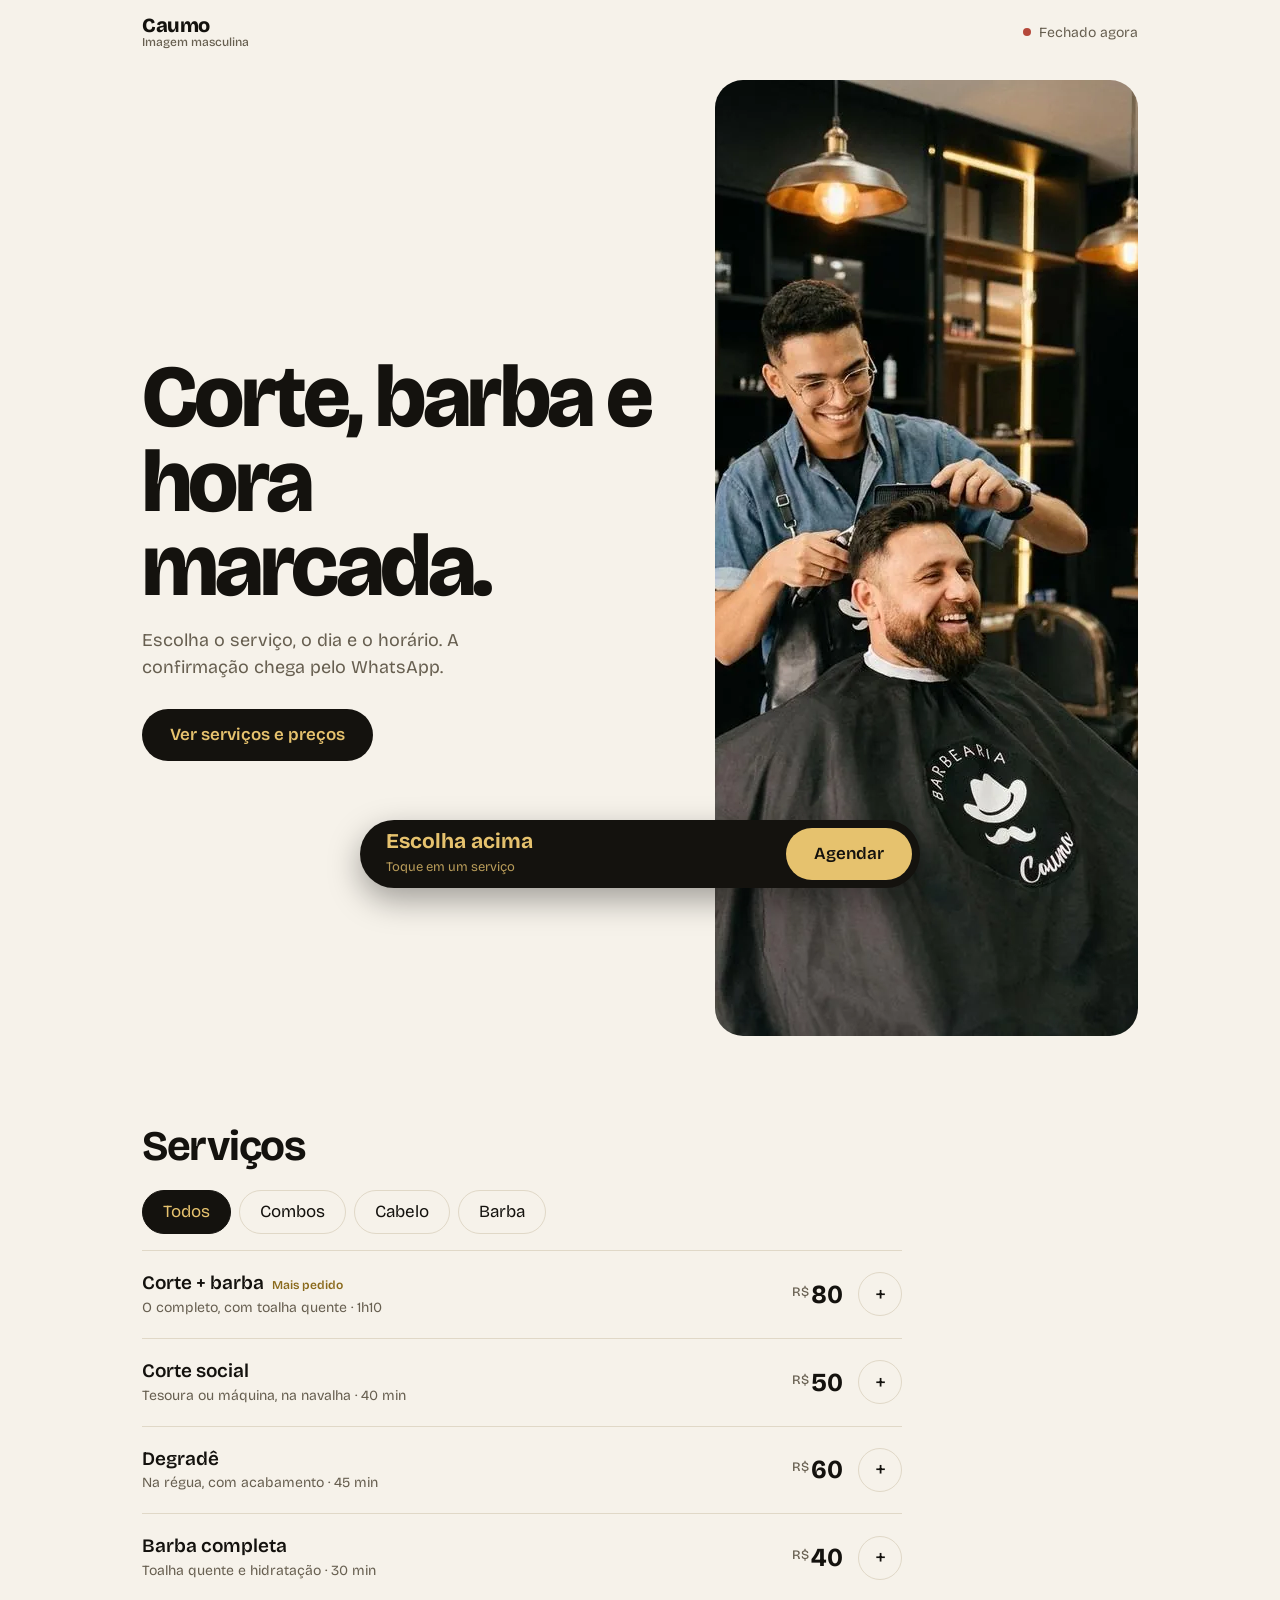
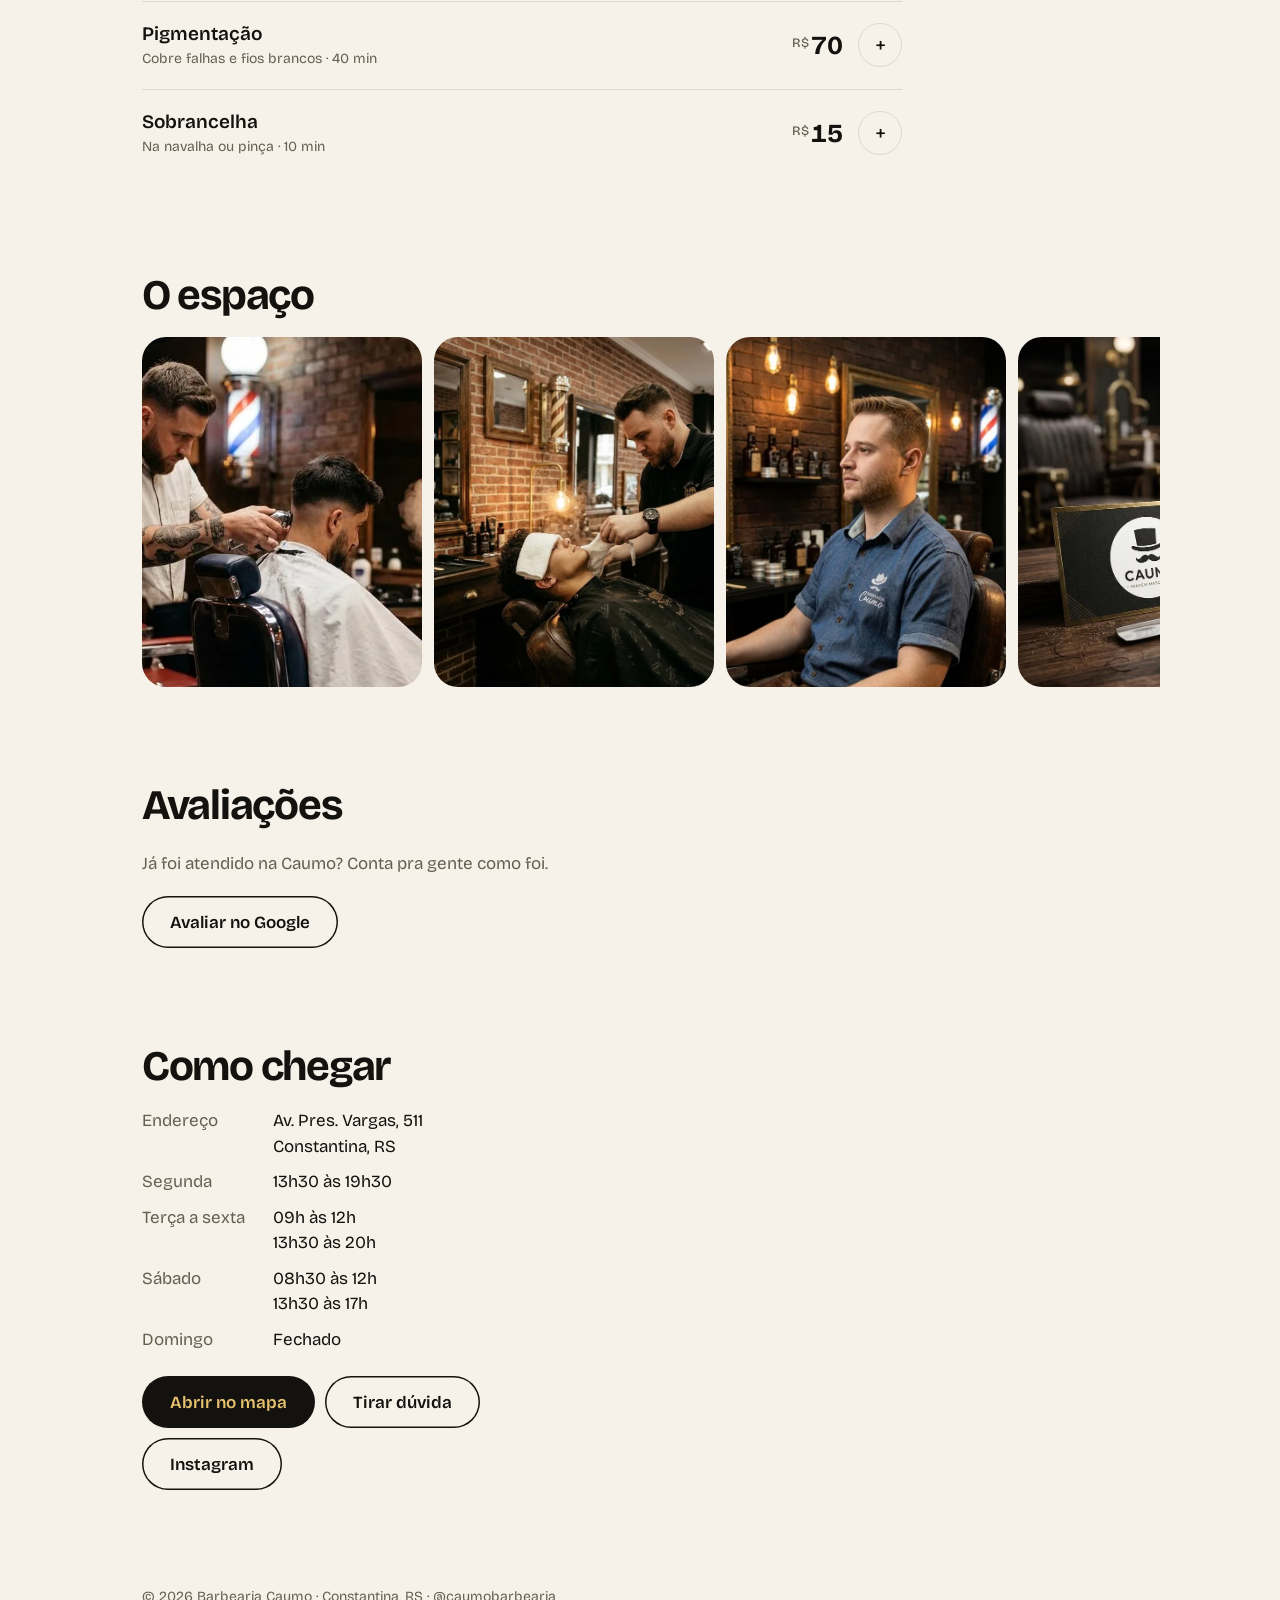
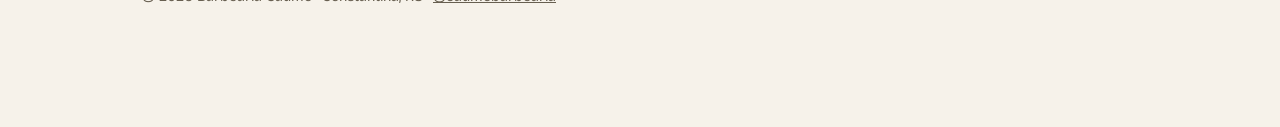
==== commit f35f0b70: "Add files via upload" ====
--- a/index.html
+++ b/index.html
@@ -3,16 +3,21 @@
 <head>
 <meta charset="utf-8">
 <meta name="viewport" content="width=device-width, initial-scale=1, viewport-fit=cover">
-<title>Barbearia Caumo — Agende seu horário</title>
-<meta name="description" content="Corte, barba e combos com hora marcada na Barbearia Caumo. Escolha o serviço e agende pelo WhatsApp em poucos toques.">
+<title>Barbearia Caumo — Constantina, RS | Agende seu horário</title>
+<meta name="description" content="Barbearia em Constantina, RS: consultoria visagista, cortes modernos e clássicos, barba e acabamento. Escolha o serviço e agende pelo WhatsApp.">
 <meta name="theme-color" content="#0c0b09">
+<meta property="og:title" content="Barbearia Caumo — Constantina, RS">
+<meta property="og:description" content="Escolha o serviço, o dia e o horário. Confirmação pelo WhatsApp.">
+<meta property="og:type" content="website">
+<meta property="og:locale" content="pt_BR">
+<meta property="og:image" content="https://SEU-SITE.vercel.app/img/og.jpg">
+<meta property="og:image:width" content="1200">
+<meta property="og:image:height" content="630">
+<meta name="twitter:card" content="summary_large_image">
 <link rel="icon" href="favicon.svg" type="image/svg+xml">
-<meta property="og:title" content="Barbearia Caumo — Imagem masculina">
-<meta property="og:description" content="Escolha o serviço, o dia e o horário. Confirmação pelo WhatsApp.">
-<meta property="og:image" content="https://SEU-SITE.vercel.app/img/hero.jpg">
 <link rel="preconnect" href="https://fonts.googleapis.com"><link rel="preconnect" href="https://fonts.gstatic.com" crossorigin>
 <link href="https://fonts.googleapis.com/css2?family=Bricolage+Grotesque:opsz,wght@12..96,400..800&display=swap" rel="stylesheet">
-<script type="application/ld+json">{"@context":"https://schema.org","@type":"HairSalon","name":"Barbearia Caumo","description":"Barbearia de imagem masculina","address":{"@type":"PostalAddress","streetAddress":"Rua Exemplo, 123","addressLocality":"Sua cidade","addressCountry":"BR"},"openingHours":["Mo-Fr 09:00-20:00","Sa 08:00-18:00"]}</script>
+<script type="application/ld+json">{"@context":"https://schema.org","@type":"HairSalon","name":"Barbearia Caumo","description":"Barbearia especializada em consultoria visagista de cadeira, cortes modernos e clássicos, barba, acabamento e cuidados masculinos.","address":{"@type":"PostalAddress","streetAddress":"Av. Pres. Vargas, 511","addressLocality":"Constantina","addressRegion":"RS","postalCode":"99680-000","addressCountry":"BR"},"hasMap":"https://maps.app.goo.gl/mtKi4YGc2hCREo1LA","sameAs":["https://www.instagram.com/caumobarbearia"],"openingHoursSpecification":[{"@type":"OpeningHoursSpecification","dayOfWeek":"Monday","opens":"13:30","closes":"19:30"},{"@type":"OpeningHoursSpecification","dayOfWeek":["Tuesday","Wednesday","Thursday","Friday"],"opens":"09:00","closes":"12:00"},{"@type":"OpeningHoursSpecification","dayOfWeek":["Tuesday","Wednesday","Thursday","Friday"],"opens":"13:30","closes":"20:00"},{"@type":"OpeningHoursSpecification","dayOfWeek":"Saturday","opens":"08:30","closes":"12:00"},{"@type":"OpeningHoursSpecification","dayOfWeek":"Saturday","opens":"13:30","closes":"17:00"}]}</script>
 <link rel="stylesheet" href="style.css">
 </head>
 <body>
@@ -28,42 +33,51 @@
       <p>Escolha o serviço, o dia e o horário. A confirmação chega pelo WhatsApp.</p>
       <a class="btn" href="#servicos">Ver serviços e preços</a>
     </div>
-    <img src="img/hero.jpg" alt="Barbeiro da Caumo cortando o cabelo de um cliente sorrindo" fetchpriority="high" decoding="async">
+    <img src="img/hero.webp" width="760" height="956" alt="Barbeiro da Caumo cortando o cabelo de um cliente sorrindo" fetchpriority="high" decoding="async">
   </div>
 
   <section id="servicos">
     <h2>Serviços</h2>
     <div class="tabs" id="tabs" role="group" aria-label="Categorias"></div>
     <div id="list"></div>
+    <noscript><p>Para agendar, fale com a gente pelo WhatsApp.</p><a class="btn" href="https://wa.me/5555996899568?text=Ol%C3%A1!%20Quero%20agendar%20um%20hor%C3%A1rio.">Agendar no WhatsApp</a></noscript>
   </section>
 
   <section aria-label="O espaço">
     <h2>O espaço</h2>
     <div class="rail">
-      <img loading="lazy" decoding="async" src="img/barbeiro.jpg" alt="Barbeiro fazendo degradê com vapor ao fundo">
-      <img loading="lazy" decoding="async" src="img/toalha.jpg" alt="Cliente com toalha quente no rosto">
-      <img loading="lazy" decoding="async" src="img/cliente.jpg" alt="Cliente na cadeira da Barbearia Caumo">
-      <img loading="lazy" decoding="async" src="img/card.jpg" alt="Cartão e produtos da Barbearia Caumo">
-      <img loading="lazy" decoding="async" src="img/ferramentas.jpg" alt="Navalha, tesoura e pente sobre madeira">
+      <img loading="lazy" decoding="async" src="img/g1.webp" alt="Barbeiro fazendo degradê com vapor ao fundo">
+      <img loading="lazy" decoding="async" src="img/g2.webp" alt="Cliente com toalha quente no rosto">
+      <img loading="lazy" decoding="async" src="img/g3.webp" alt="Barbeiro de camisa Caumo na cadeira da barbearia">
+      <img loading="lazy" decoding="async" src="img/g4.webp" alt="Cartão e produtos da Barbearia Caumo">
+      <img loading="lazy" decoding="async" src="img/g5.webp" alt="Navalha, tesoura e pente sobre madeira">
     </div>
+  </section>
+
+  <section id="avaliacoes" class="sec">
+    <h2>Avaliações</h2>
+    <div class="rv" id="rv"></div>
+    <p>Já foi atendido na Caumo? Conta pra gente como foi.</p>
+    <a class="btn o" target="_blank" rel="noopener" href="https://maps.app.goo.gl/mtKi4YGc2hCREo1LA">Avaliar no Google</a>
   </section>
 
   <section id="local" class="loc">
     <div>
       <h2>Como chegar</h2>
-      <dl><dt>Endereço</dt><dd>Rua Exemplo, 123 — Centro</dd><dt>Seg a sex</dt><dd>09h às 20h</dd><dt>Sábado</dt><dd>08h às 18h</dd><dt>Domingo</dt><dd>Fechado</dd><dt>Pagamento</dt><dd>Pix, cartão e dinheiro</dd></dl>
+      <dl><dt>Endereço</dt><dd>Av. Pres. Vargas, 511<br>Constantina, RS</dd><dt>Segunda</dt><dd>13h30 às 19h30</dd><dt>Terça a sexta</dt><dd>09h às 12h<br>13h30 às 20h</dd><dt>Sábado</dt><dd>08h30 às 12h<br>13h30 às 17h</dd><dt>Domingo</dt><dd>Fechado</dd></dl>
       <div class="acts">
-        <a class="btn" target="_blank" rel="noopener" href="https://www.google.com/maps/search/?api=1&query=Rua+Exemplo+123">Abrir no mapa</a>
+        <a class="btn" target="_blank" rel="noopener" href="https://maps.app.goo.gl/mtKi4YGc2hCREo1LA">Abrir no mapa</a>
         <a class="btn o wa" href="#" data-m="Olá! Tenho uma dúvida.">Tirar dúvida</a>
+        <a class="btn o" target="_blank" rel="noopener" href="https://www.instagram.com/caumobarbearia">Instagram</a>
       </div>
     </div>
   </section>
 </main>
-<footer class="w">© 2026 Barbearia Caumo · Imagem masculina</footer>
+<footer class="w">© 2026 Barbearia Caumo · Constantina, RS · <a target="_blank" rel="noopener" href="https://www.instagram.com/caumobarbearia">@caumobarbearia</a></footer>
 
 <div class="bar"><div>
   <div><b id="tot">Escolha acima</b><span id="meta">Toque em um serviço</span></div>
-  <button class="btn" id="go">Continuar</button>
+  <button class="btn" id="go">Agendar</button>
 </div></div>
 
 <dialog id="sh" aria-labelledby="sht"><div class="sh">
@@ -75,6 +89,6 @@
   <button class="btn" id="ok" disabled>Confirmar pelo WhatsApp</button>
 </div></dialog>
 
-<script src="script.js" defer></script>
+<script src="script.js"></script>
 </body>
 </html>
--- a/style.css
+++ b/style.css
@@ -45,6 +45,8 @@
 .btn{display:inline-flex;align-items:center;justify-content:center;min-height:52px;padding:0 28px;border-radius:999px;border:0;background:var(--btn);color:var(--btn-ink);font-weight:600;text-decoration:none}
 .btn.o{background:none;color:var(--ink);box-shadow:inset 0 0 0 1.5px var(--ink)}
 .btn:disabled{opacity:.4;cursor:not-allowed}
+footer a{color:inherit}
+.rv{max-width:760px;margin-bottom:24px}.rv blockquote{margin:0;border-top:1px solid var(--line);padding:20px 0}.rv p{margin:6px 0}.rv cite{font-style:normal;color:var(--muted);font-size:14px}.stars{color:var(--gold);letter-spacing:2px}.sec p{color:var(--muted);max-width:40ch;margin:0 0 20px}
 footer{padding:0 0 24px;color:var(--muted);font-size:14px}
 .bar{position:fixed;left:0;right:0;bottom:0;z-index:25;padding:12px 16px calc(12px + env(safe-area-inset-bottom,0px));display:flex;justify-content:center;pointer-events:none}
 .bar>div{pointer-events:auto;width:100%;max-width:560px;display:flex;align-items:center;justify-content:space-between;gap:12px;background:var(--btn);color:var(--btn-ink);border-radius:999px;padding:8px 8px 8px 26px;box-shadow:0 12px 32px rgba(0,0,0,.35)}
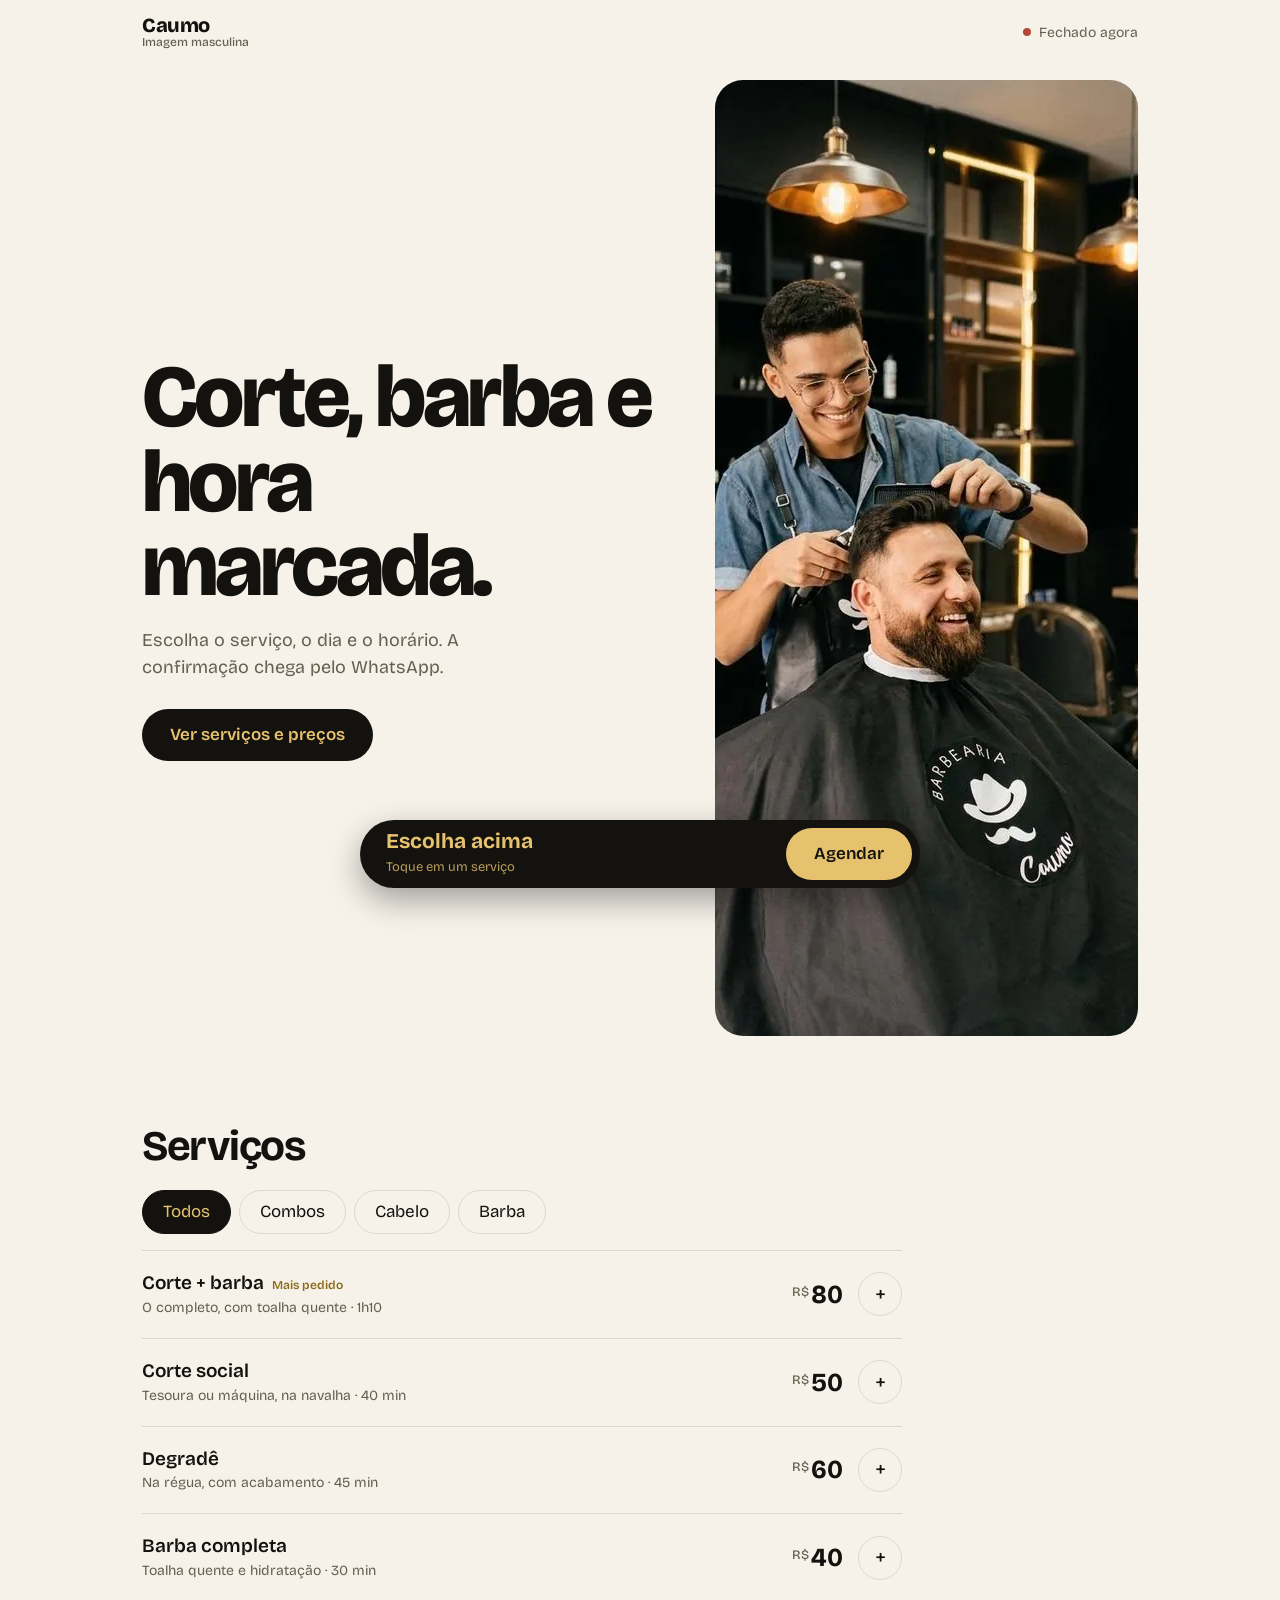
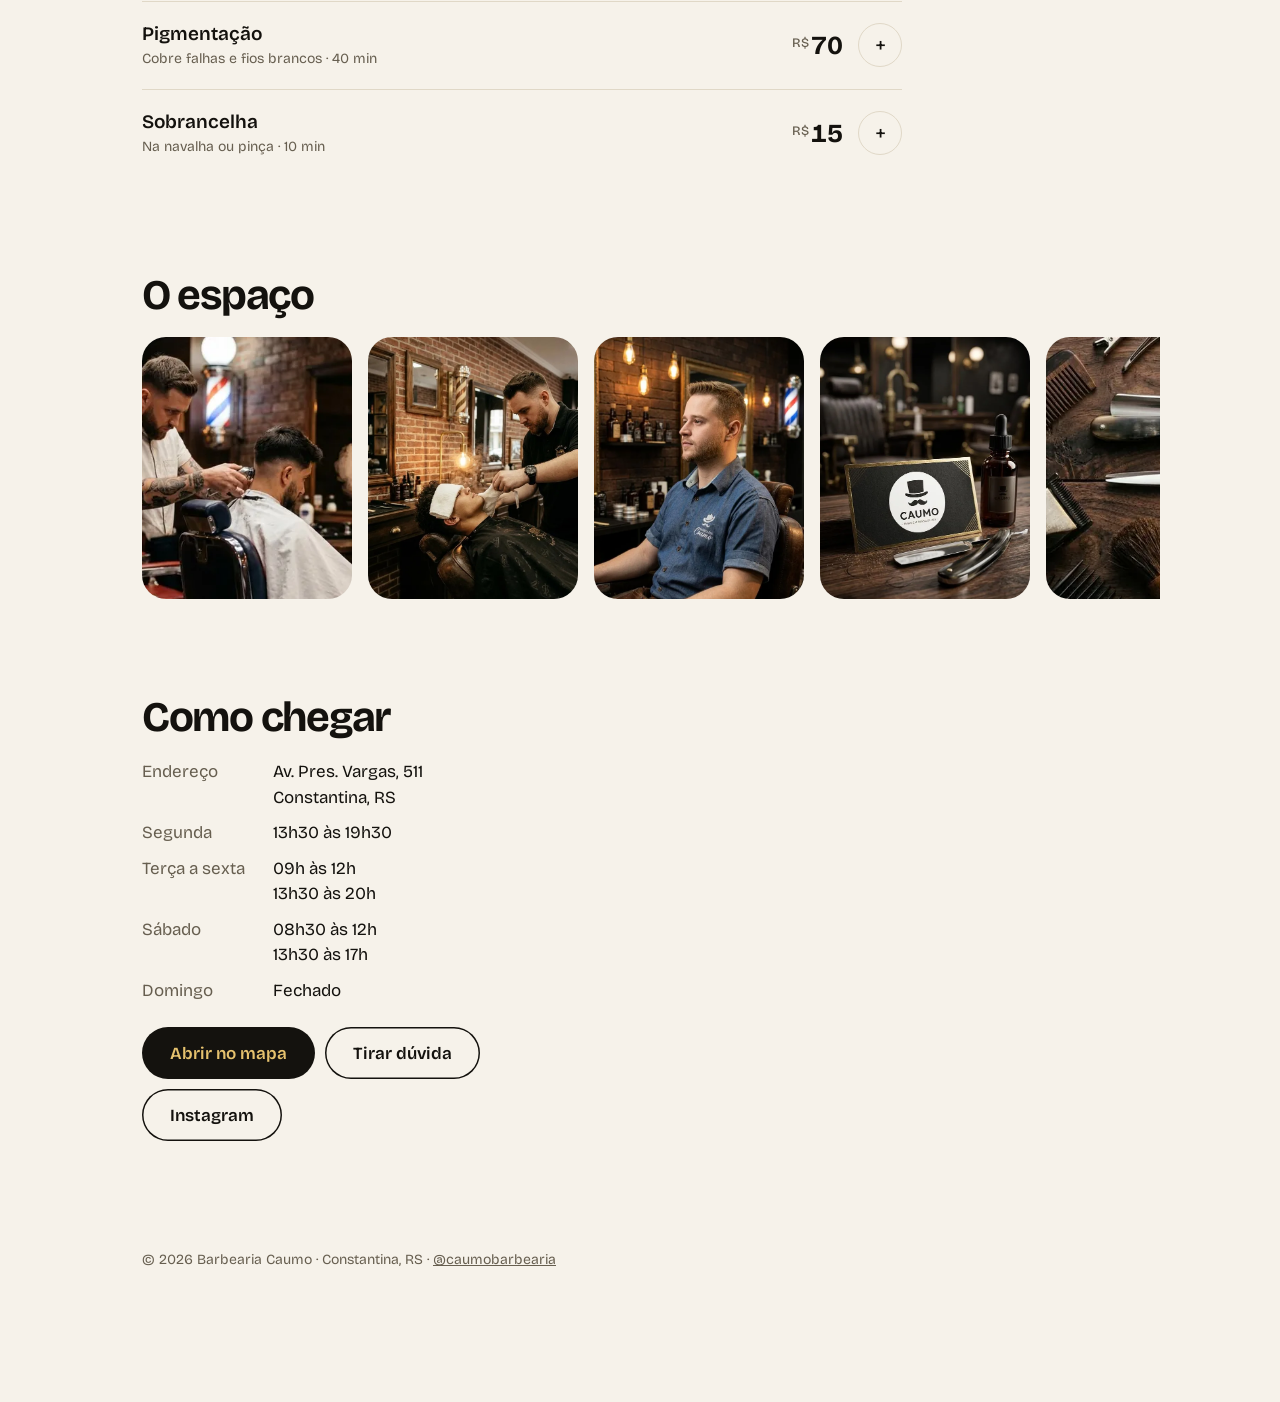
==== commit b3e9ddcb: "Add files via upload" ====
--- a/index.html
+++ b/index.html
@@ -10,7 +10,7 @@
 <meta property="og:description" content="Escolha o serviço, o dia e o horário. Confirmação pelo WhatsApp.">
 <meta property="og:type" content="website">
 <meta property="og:locale" content="pt_BR">
-<meta property="og:image" content="https://SEU-SITE.vercel.app/img/og.jpg">
+<meta property="og:image" content="https://barbearia-caumo.vercel.app/img/og.jpg">
 <meta property="og:image:width" content="1200">
 <meta property="og:image:height" content="630">
 <meta name="twitter:card" content="summary_large_image">
@@ -21,10 +21,10 @@
 <link rel="stylesheet" href="style.css">
 </head>
 <body>
-<div class="top"><div class="w">
+<header class="top"><div class="w">
   <div class="brand">Caumo<small>Imagem masculina</small></div>
   <div class="status" id="st"><i class="dot"></i><span></span></div>
-</div></div>
+</div></header>
 
 <main class="w">
   <div class="hero">
@@ -45,20 +45,13 @@
 
   <section aria-label="O espaço">
     <h2>O espaço</h2>
-    <div class="rail">
+    <div class="rail" tabindex="0" role="region" aria-label="Fotos da barbearia">
       <img loading="lazy" decoding="async" src="img/g1.webp" alt="Barbeiro fazendo degradê com vapor ao fundo">
       <img loading="lazy" decoding="async" src="img/g2.webp" alt="Cliente com toalha quente no rosto">
       <img loading="lazy" decoding="async" src="img/g3.webp" alt="Barbeiro de camisa Caumo na cadeira da barbearia">
       <img loading="lazy" decoding="async" src="img/g4.webp" alt="Cartão e produtos da Barbearia Caumo">
       <img loading="lazy" decoding="async" src="img/g5.webp" alt="Navalha, tesoura e pente sobre madeira">
     </div>
-  </section>
-
-  <section id="avaliacoes" class="sec">
-    <h2>Avaliações</h2>
-    <div class="rv" id="rv"></div>
-    <p>Já foi atendido na Caumo? Conta pra gente como foi.</p>
-    <a class="btn o" target="_blank" rel="noopener" href="https://maps.app.goo.gl/mtKi4YGc2hCREo1LA">Avaliar no Google</a>
   </section>
 
   <section id="local" class="loc">
@@ -75,8 +68,8 @@
 </main>
 <footer class="w">© 2026 Barbearia Caumo · Constantina, RS · <a target="_blank" rel="noopener" href="https://www.instagram.com/caumobarbearia">@caumobarbearia</a></footer>
 
-<div class="bar"><div>
-  <div><b id="tot">Escolha acima</b><span id="meta">Toque em um serviço</span></div>
+<div class="bar" role="region" aria-label="Resumo do agendamento"><div>
+  <div aria-live="polite"><b id="tot">Escolha acima</b><span id="meta">Toque em um serviço</span></div>
   <button class="btn" id="go">Agendar</button>
 </div></div>
 
--- a/style.css
+++ b/style.css
@@ -36,8 +36,12 @@
 .svc[aria-pressed=true] .tg{background:var(--btn);color:var(--btn-ink);border-color:var(--btn)}
 .svc[aria-pressed=true] .tg::before{content:"✓";font-size:18px}
 .tag{font-size:12px;color:var(--gold);font-weight:600;margin-left:8px}
-.rail{display:flex;gap:12px;overflow-x:auto;scroll-snap-type:x mandatory;padding:0 22px;margin:0 -22px;scrollbar-width:none}
-.rail img{flex:0 0 74%;max-width:280px;aspect-ratio:4/5;object-fit:cover;border-radius:24px;scroll-snap-align:center;display:block}
+.rail{display:flex;gap:12px;overflow-x:auto;-webkit-overflow-scrolling:touch;overscroll-behavior-x:contain;scroll-snap-type:x mandatory;padding:0 22px;margin:0 -22px;scrollbar-width:none;cursor:grab;user-select:none;-webkit-user-select:none}
+.rail::-webkit-scrollbar{display:none}
+.rail.drag{cursor:grabbing;scroll-snap-type:none}
+.rail img{flex:0 0 clamp(150px,44vw,210px);flex-shrink:0;width:clamp(150px,44vw,210px);height:auto;aspect-ratio:4/5;object-fit:cover;border-radius:24px;scroll-snap-align:center;display:block;cursor:inherit;-webkit-user-drag:none;user-select:none}
+@media (min-width:1024px){.rail{gap:16px}}
+@media (hover:hover) and (pointer:fine){.rail{scroll-snap-type:none}}
 .loc{display:grid;gap:36px}
 dl{display:grid;grid-template-columns:auto 1fr;gap:10px 28px;margin:0 0 24px}
 dt{color:var(--muted)}dd{margin:0}
@@ -45,8 +49,7 @@
 .btn{display:inline-flex;align-items:center;justify-content:center;min-height:52px;padding:0 28px;border-radius:999px;border:0;background:var(--btn);color:var(--btn-ink);font-weight:600;text-decoration:none}
 .btn.o{background:none;color:var(--ink);box-shadow:inset 0 0 0 1.5px var(--ink)}
 .btn:disabled{opacity:.4;cursor:not-allowed}
-footer a{color:inherit}
-.rv{max-width:760px;margin-bottom:24px}.rv blockquote{margin:0;border-top:1px solid var(--line);padding:20px 0}.rv p{margin:6px 0}.rv cite{font-style:normal;color:var(--muted);font-size:14px}.stars{color:var(--gold);letter-spacing:2px}.sec p{color:var(--muted);max-width:40ch;margin:0 0 20px}
+footer a{color:inherit;display:inline-block;padding:12px 0}
 footer{padding:0 0 24px;color:var(--muted);font-size:14px}
 .bar{position:fixed;left:0;right:0;bottom:0;z-index:25;padding:12px 16px calc(12px + env(safe-area-inset-bottom,0px));display:flex;justify-content:center;pointer-events:none}
 .bar>div{pointer-events:auto;width:100%;max-width:560px;display:flex;align-items:center;justify-content:space-between;gap:12px;background:var(--btn);color:var(--btn-ink);border-radius:999px;padding:8px 8px 8px 26px;box-shadow:0 12px 32px rgba(0,0,0,.35)}
@@ -73,7 +76,6 @@
 @media (min-width:760px){
   .hero{grid-template-columns:1.1fr .9fr;align-items:center;gap:56px;padding-bottom:88px}
   .hero img{aspect-ratio:4/5}
-  .rail img{flex-basis:240px}
   .loc{grid-template-columns:1fr 1fr}
   dialog{margin:auto;border-radius:28px}
   section{padding-bottom:96px}
